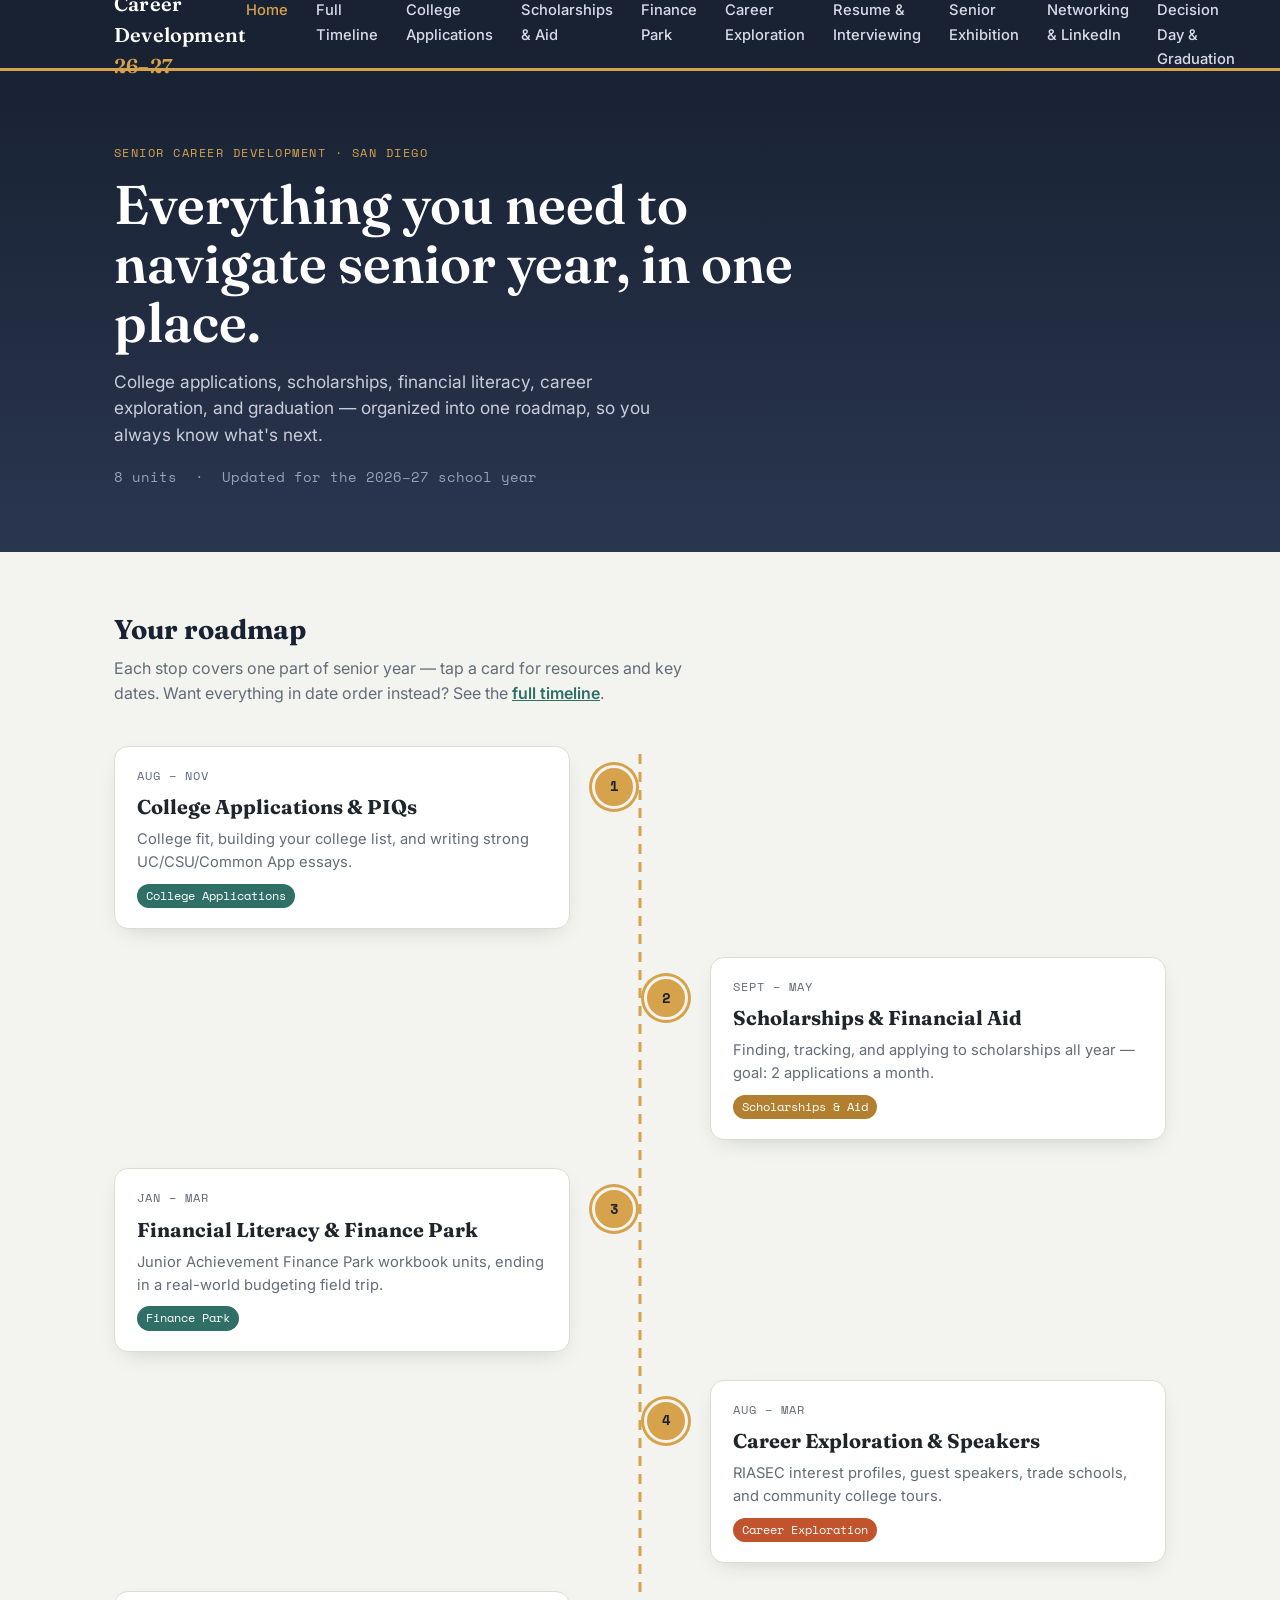
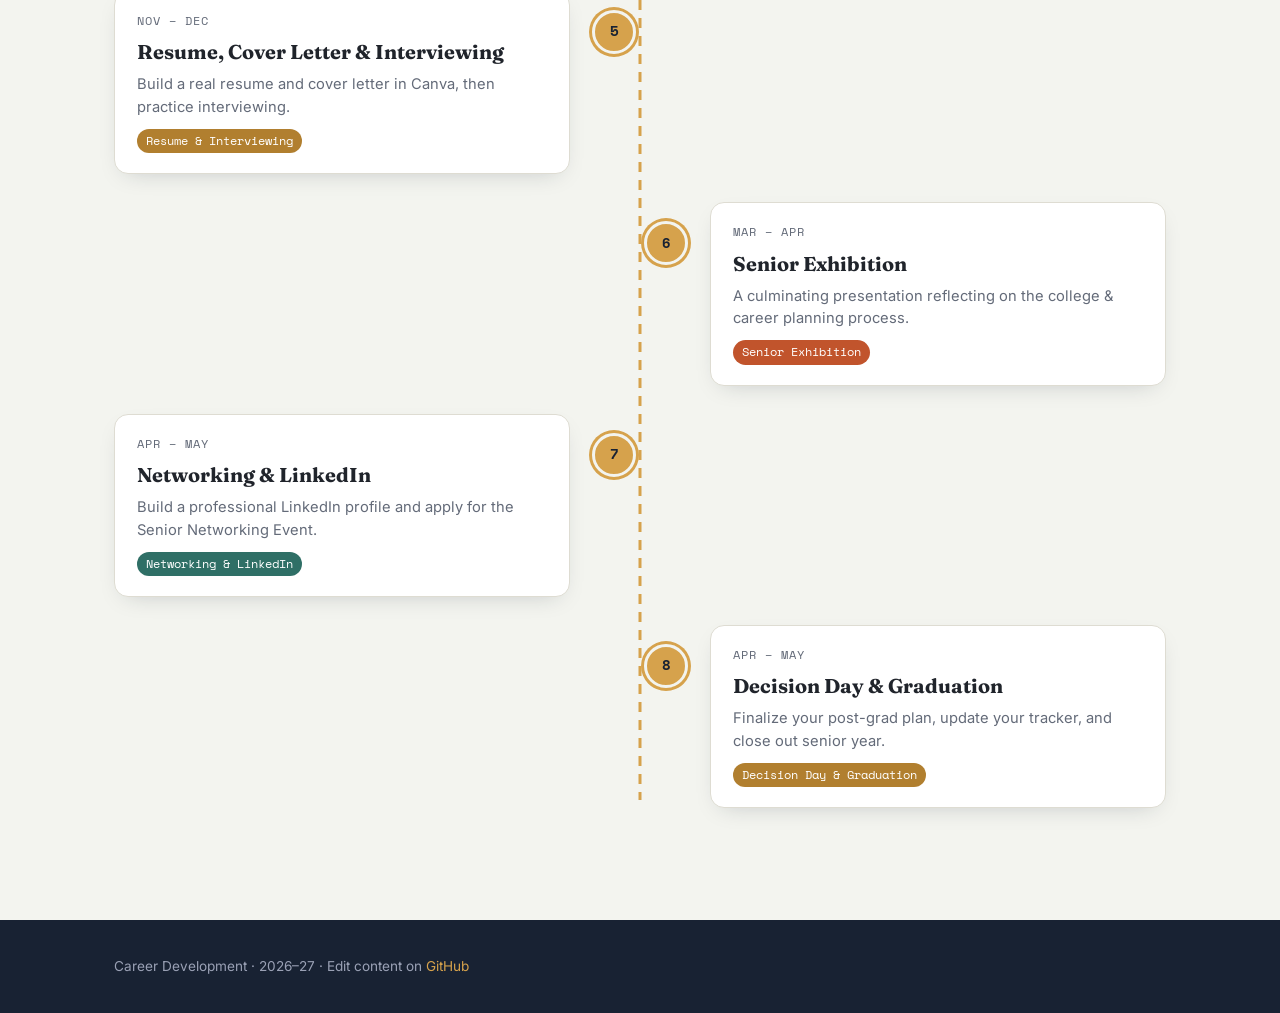
==== index.html @ 95687616 "Add files via upload" ====
<!DOCTYPE html>
<html lang="en">
<head>
<meta charset="UTF-8">
<meta name="viewport" content="width=device-width, initial-scale=1.0">
<title>Career Development — Senior Year Roadmap</title>
<link rel="preconnect" href="https://fonts.googleapis.com">
<link href="https://fonts.googleapis.com/css2?family=Fraunces:wght@500;600&family=Inter:wght@400;500;600&family=Space+Mono:wght@400;700&display=swap" rel="stylesheet">
<link rel="stylesheet" href="styles.css">
</head>
<body>

<nav class="nav" id="site-nav"></nav>

<header class="hero">
  <div class="container">
    <div class="hero-eyebrow">Senior Career Development &middot; San Diego</div>
    <h1>Everything you need to navigate senior year, in one place.</h1>
    <p>College applications, scholarships, financial literacy, career exploration, and graduation — organized into one roadmap, so you always know what's next.</p>
    <div class="hero-meta">8 units &nbsp;·&nbsp; Updated for the 2026–27 school year</div>
  </div>
</header>

<main class="container">
  <section class="roadmap">
    <h2 class="roadmap-title">Your roadmap</h2>
    <p class="roadmap-sub">Each stop covers one part of senior year — tap a card for resources and key dates. Want everything in date order instead? See the <a href="timeline.html" style="color:var(--teal);font-weight:600;">full timeline</a>.</p>
    <div class="roadmap-track" id="roadmap-track"></div>
  </section>
</main>

<footer id="site-footer"></footer>

<script src="content.js"></script>
<script src="app.js"></script>
<script>
  renderChrome('home');
  renderRoadmap();
</script>
</body>
</html>
---- styles.css ----
/* ====================== DESIGN TOKENS ====================== */
:root{
  --ink:#182233;
  --ink-soft:#2A3650;
  --paper:#F3F4EF;
  --paper-raised:#FFFFFF;
  --gold:#D6A24C;
  --gold-dark:#B17F2F;
  --teal:#2F6F66;
  --teal-dark:#214F49;
  --coral:#C1542C;
  --text:#20242B;
  --muted:#646B79;
  --line:#DEDCD2;
  --shadow: 0 8px 24px -12px rgba(24,34,51,0.25);
  --radius: 14px;
  --font-display: 'Fraunces', Georgia, serif;
  --font-body: 'Inter', -apple-system, BlinkMacSystemFont, sans-serif;
  --font-mono: 'Space Mono', monospace;
}

*{box-sizing:border-box;}
html{scroll-behavior:smooth;}
body{
  margin:0;
  background:var(--paper);
  color:var(--text);
  font-family:var(--font-body);
  line-height:1.55;
  -webkit-font-smoothing:antialiased;
}
img{max-width:100%;}
a{color:inherit;}
.container{max-width:1100px;margin:0 auto;padding:0 24px;}

/* ====================== NAV ====================== */
.nav{
  position:sticky;top:0;z-index:50;
  background:var(--ink);
  color:#fff;
  border-bottom:3px solid var(--gold);
}
.nav .container{display:flex;align-items:center;justify-content:space-between;height:68px;}
.nav-brand{font-family:var(--font-display);font-size:1.25rem;font-weight:600;text-decoration:none;color:#fff;letter-spacing:.2px;}
.nav-brand span{color:var(--gold);}
.nav-links{display:flex;gap:28px;list-style:none;margin:0;padding:0;}
.nav-links a{font-size:.92rem;text-decoration:none;color:#D9DCE6;font-weight:500;transition:color .15s;}
.nav-links a:hover, .nav-links a.active{color:var(--gold);}
.nav-toggle{display:none;background:none;border:none;color:#fff;font-size:1.5rem;cursor:pointer;}

@media(max-width:760px){
  .nav-links{position:fixed;top:68px;left:0;right:0;background:var(--ink);flex-direction:column;gap:0;
    max-height:0;overflow:hidden;transition:max-height .25s ease;}
  .nav-links.open{max-height:400px;}
  .nav-links li{border-top:1px solid rgba(255,255,255,.08);}
  .nav-links a{display:block;padding:16px 24px;}
  .nav-toggle{display:block;}
}

/* ====================== HERO ====================== */
.hero{
  background: linear-gradient(180deg, var(--ink) 0%, var(--ink-soft) 100%);
  color:#fff;
  padding:72px 0 64px;
  position:relative;
  overflow:hidden;
}
.hero-eyebrow{
  font-family:var(--font-mono);
  font-size:.78rem;letter-spacing:.12em;text-transform:uppercase;
  color:var(--gold);margin-bottom:14px;
}
.hero h1{
  font-family:var(--font-display);
  font-size:clamp(2.2rem,5vw,3.4rem);
  font-weight:600;
  margin:0 0 16px;
  max-width:760px;
  line-height:1.08;
}
.hero p{
  font-size:1.08rem;color:#C9CDDA;max-width:560px;margin:0 0 8px;
}
.hero-meta{font-family:var(--font-mono);font-size:.85rem;color:#9aa1b5;margin-top:18px;}

/* ====================== ROADMAP (signature element) ====================== */
.roadmap{position:relative;padding:56px 0 24px;}
.roadmap-title{
  font-family:var(--font-display);font-size:1.7rem;margin:0 0 6px;color:var(--ink);
}
.roadmap-sub{color:var(--muted);margin:0 0 40px;max-width:600px;}
.roadmap-track{position:relative;}
.roadmap-track::before{
  content:"";position:absolute;left:24px;top:8px;bottom:8px;width:3px;
  background:repeating-linear-gradient(180deg,var(--gold) 0 10px, transparent 10px 18px);
}
@media(min-width:760px){
  .roadmap-track::before{left:50%;transform:translateX(-1.5px);}
}

.stop{
  position:relative;
  margin-left:56px;
  margin-bottom:28px;
  padding:20px 22px;
  background:var(--paper-raised);
  border-radius:var(--radius);
  box-shadow:var(--shadow);
  border:1px solid var(--line);
  text-decoration:none;
  display:block;
  color:var(--text);
  transition:transform .15s, box-shadow .15s;
}
.stop:hover{transform:translateY(-3px);box-shadow:0 14px 28px -14px rgba(24,34,51,.35);}
.stop::before{
  content:attr(data-num);
  position:absolute;left:-56px;top:18px;
  width:38px;height:38px;border-radius:50%;
  background:var(--gold);color:var(--ink);
  font-family:var(--font-mono);font-weight:700;font-size:.85rem;
  display:flex;align-items:center;justify-content:center;
  border:3px solid var(--paper);
  box-shadow:0 0 0 3px var(--gold);
}
@media(min-width:760px){
  .stop{width:calc(50% - 70px);margin-left:0;}
  .stop::before{left:auto;}
  .roadmap-track .stop:nth-child(odd){margin-right:auto;}
  .roadmap-track .stop:nth-child(odd)::before{right:-67px;left:auto;}
  .roadmap-track .stop:nth-child(even){margin-left:auto;}
  .roadmap-track .stop:nth-child(even)::before{left:-67px;}
}

.stop-season{font-family:var(--font-mono);font-size:.74rem;color:var(--muted);text-transform:uppercase;letter-spacing:.08em;}
.stop h3{font-family:var(--font-display);font-size:1.25rem;margin:6px 0 6px;}
.stop p{margin:0;color:var(--muted);font-size:.92rem;}
.stop .tag{
  display:inline-block;margin-top:10px;font-size:.74rem;font-family:var(--font-mono);
  padding:3px 9px;border-radius:20px;color:#fff;
}

/* accent tag colors */
.tag-teal,.accent-teal{background:var(--teal);}
.tag-gold,.accent-gold{background:var(--gold-dark);}
.tag-coral,.accent-coral{background:var(--coral);}
.border-teal{border-left:5px solid var(--teal);}
.border-gold{border-left:5px solid var(--gold-dark);}
.border-coral{border-left:5px solid var(--coral);}

/* ====================== UNIT PAGE ====================== */
.unit-header{padding:54px 0 40px;color:#fff;}
.unit-header.bg-teal{background:linear-gradient(135deg,var(--teal-dark),var(--teal));}
.unit-header.bg-gold{background:linear-gradient(135deg,#8C6422,var(--gold-dark));}
.unit-header.bg-coral{background:linear-gradient(135deg,#7E3318,var(--coral));}
.unit-header .eyebrow{font-family:var(--font-mono);font-size:.8rem;opacity:.85;text-transform:uppercase;letter-spacing:.1em;}
.unit-header h1{font-family:var(--font-display);font-size:clamp(1.9rem,4vw,2.7rem);margin:10px 0 10px;}
.unit-header p{max-width:620px;opacity:.92;margin:0;}
.back-link{display:inline-block;margin-bottom:18px;font-size:.85rem;text-decoration:none;color:inherit;opacity:.85;}
.back-link:hover{opacity:1;}

.section{padding:48px 0;}
.section h2{font-family:var(--font-display);font-size:1.5rem;margin:0 0 22px;}

.resource-grid{display:grid;grid-template-columns:repeat(auto-fill,minmax(260px,1fr));gap:16px;}
.resource-card{
  background:var(--paper-raised);border:1px solid var(--line);border-radius:var(--radius);
  padding:18px 20px;text-decoration:none;color:var(--text);display:block;
  transition:transform .15s,box-shadow .15s;
}
.resource-card:hover{transform:translateY(-2px);box-shadow:var(--shadow);}
.resource-card h4{margin:0 0 6px;font-size:1rem;}
.resource-card span{font-size:.85rem;color:var(--muted);}
.resource-card .arrow{float:right;color:var(--gold-dark);}

.milestone-list{list-style:none;margin:0;padding:0;border-top:1px solid var(--line);}
.milestone-list li{
  display:flex;gap:18px;align-items:baseline;padding:14px 0;border-bottom:1px solid var(--line);
}
.milestone-date{font-family:var(--font-mono);font-size:.82rem;color:var(--muted);min-width:96px;}
.milestone-label{font-size:.97rem;}

/* ====================== TIMELINE PAGE ====================== */
.timeline-controls{display:flex;gap:10px;margin-bottom:30px;flex-wrap:wrap;}
.chip{
  font-family:var(--font-mono);font-size:.78rem;padding:7px 14px;border-radius:20px;
  border:1px solid var(--line);background:var(--paper-raised);cursor:pointer;color:var(--text);
}
.chip.active{background:var(--ink);color:#fff;border-color:var(--ink);}

.tl-month{margin:34px 0 14px;font-family:var(--font-display);font-size:1.3rem;color:var(--ink);
  border-bottom:2px solid var(--gold);padding-bottom:8px;}
.tl-item{display:flex;gap:16px;padding:12px 0;border-bottom:1px dashed var(--line);align-items:baseline;}
.tl-date{font-family:var(--font-mono);font-size:.8rem;color:var(--muted);min-width:64px;}
.tl-dot{width:9px;height:9px;border-radius:50%;flex:none;margin-top:5px;}
.tl-text{flex:1;}
.tl-unit{font-size:.78rem;color:var(--muted);}

/* ====================== FOOTER ====================== */
footer{background:var(--ink);color:#9aa1b5;padding:36px 0;margin-top:60px;font-size:.85rem;}
footer a{color:var(--gold);text-decoration:none;}

/* ====================== MISC ====================== */
.btn{
  display:inline-block;background:var(--gold);color:var(--ink);font-weight:600;
  padding:11px 22px;border-radius:30px;text-decoration:none;font-size:.92rem;
  transition:transform .15s;
}
.btn:hover{transform:translateY(-2px);}

@media (prefers-reduced-motion: reduce){
  *{transition:none !important; scroll-behavior:auto !important;}
}
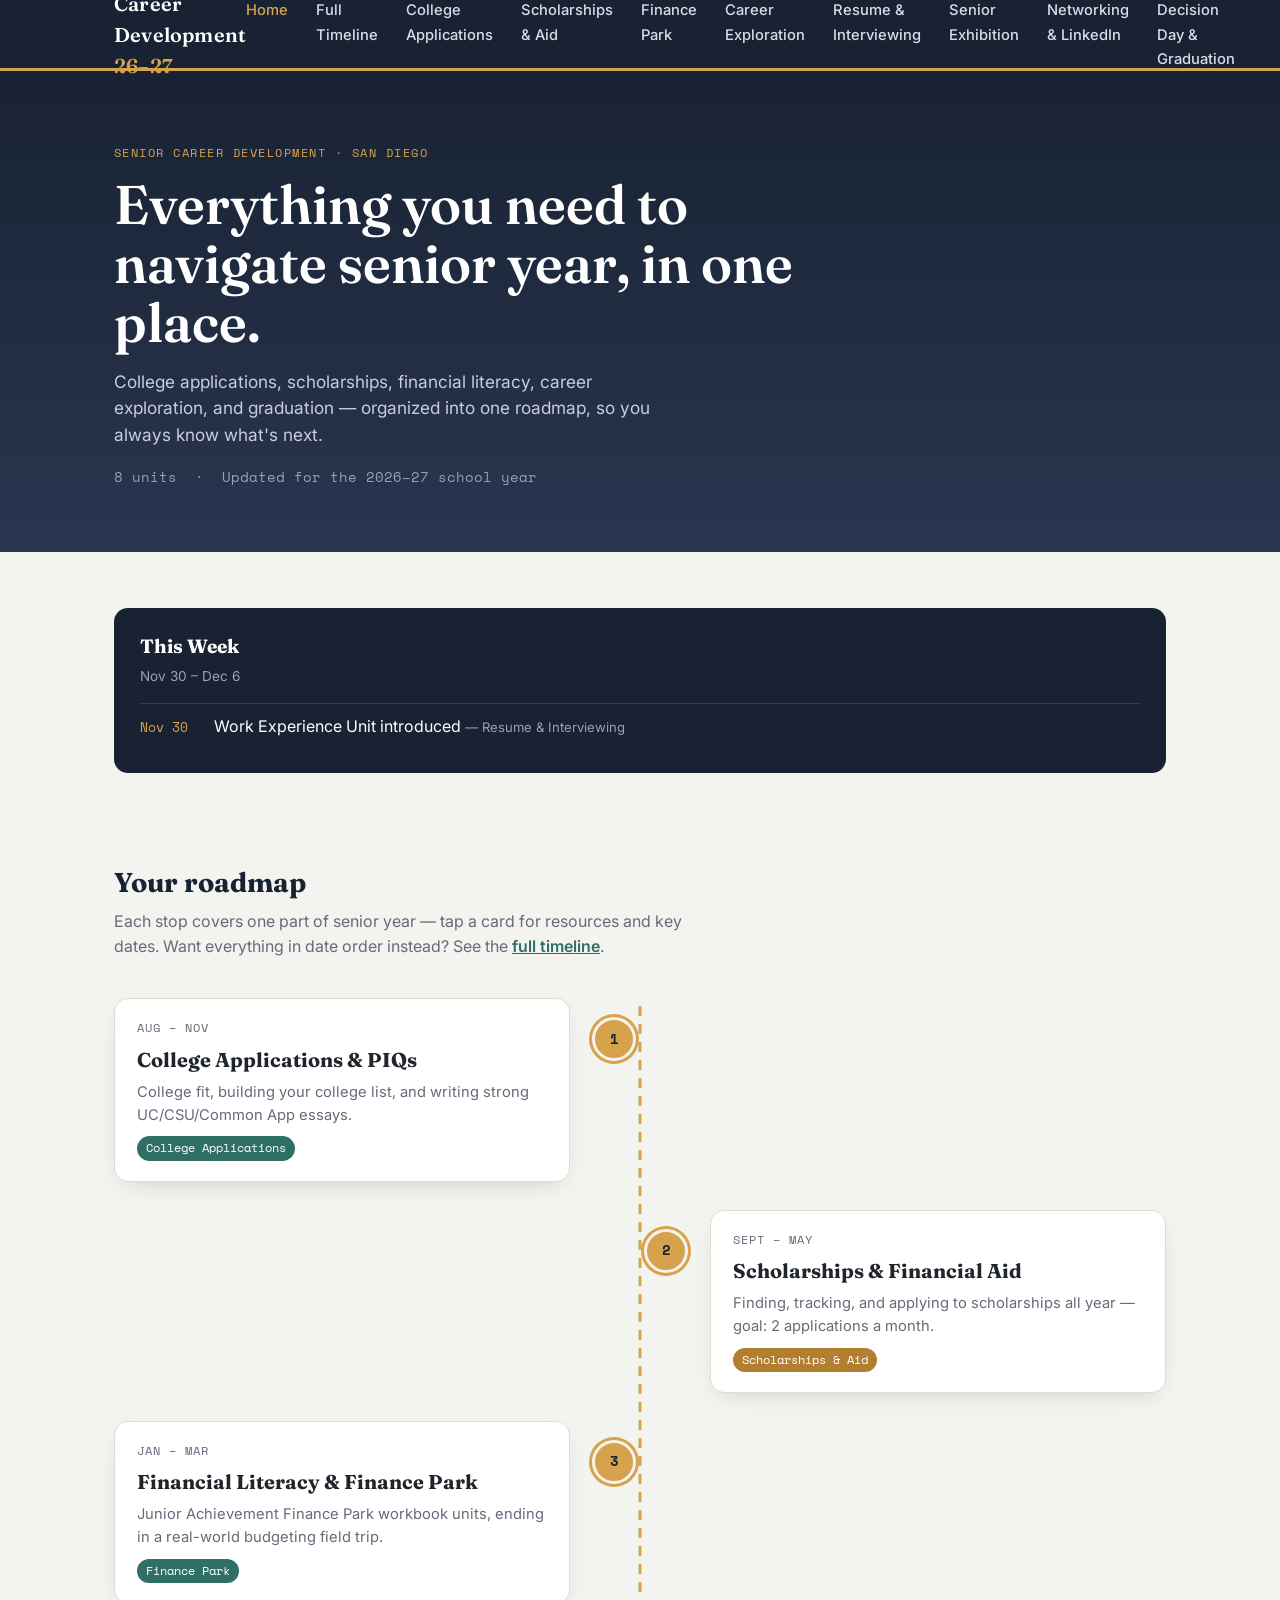
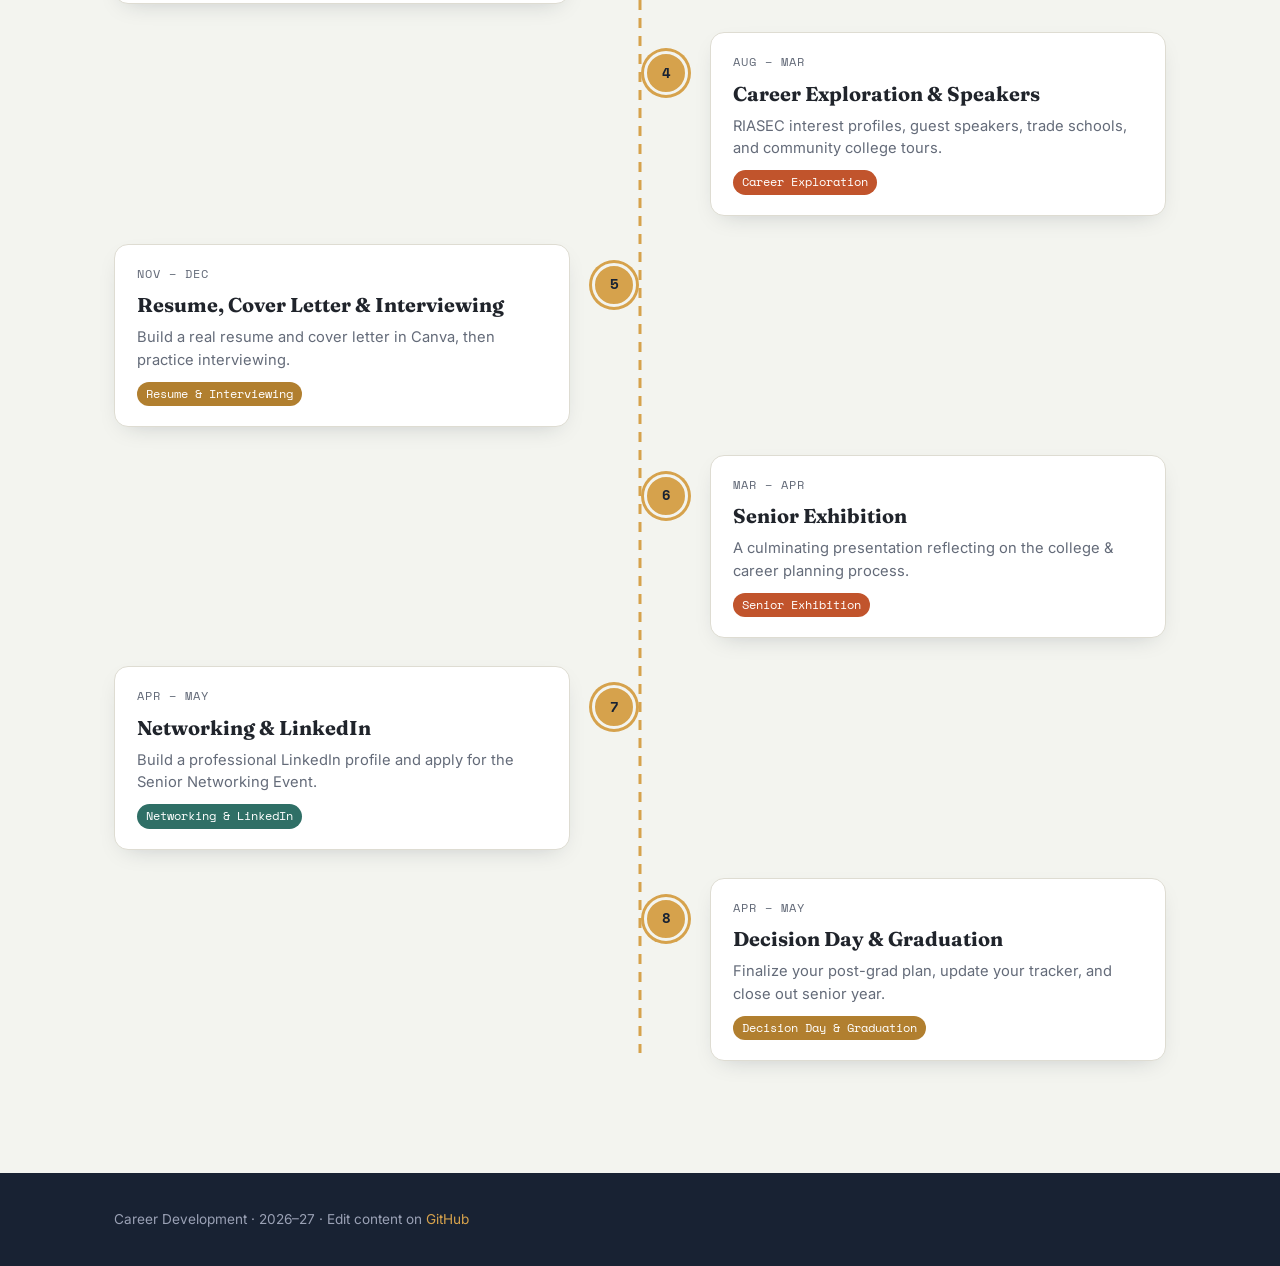
==== commit 6026a65d: "Add files via upload" ====
--- a/index.html
+++ b/index.html
@@ -23,6 +23,9 @@
 
 <main class="container">
   <section class="roadmap">
+    <div class="this-week" id="this-week"></div>
+  </section>
+  <section class="roadmap">
     <h2 class="roadmap-title">Your roadmap</h2>
     <p class="roadmap-sub">Each stop covers one part of senior year — tap a card for resources and key dates. Want everything in date order instead? See the <a href="timeline.html" style="color:var(--teal);font-weight:600;">full timeline</a>.</p>
     <div class="roadmap-track" id="roadmap-track"></div>
@@ -33,9 +36,11 @@
 
 <script src="content.js"></script>
 <script src="app.js"></script>
+<script src="devmode.js"></script>
 <script>
   renderChrome('home');
   renderRoadmap();
+  renderThisWeek();
 </script>
 </body>
 </html>
--- a/styles.css
+++ b/styles.css
@@ -211,3 +211,55 @@
 @media (prefers-reduced-motion: reduce){
   *{transition:none !important; scroll-behavior:auto !important;}
 }
+
+/* ====================== THIS WEEK WIDGET ====================== */
+.this-week{
+  background:var(--ink);color:#fff;border-radius:var(--radius);
+  padding:24px 26px;margin:0 0 8px;
+}
+.this-week h2{font-family:var(--font-display);font-size:1.2rem;margin:0 0 4px;color:#fff;}
+.this-week .tw-sub{color:#9aa1b5;font-size:.85rem;margin-bottom:16px;}
+.tw-item{display:flex;gap:14px;align-items:baseline;padding:10px 0;border-top:1px solid rgba(255,255,255,.12);}
+.tw-item:first-of-type{border-top:none;}
+.tw-date{font-family:var(--font-mono);font-size:.8rem;color:var(--gold);min-width:60px;}
+.tw-empty{color:#9aa1b5;font-size:.92rem;}
+
+/* ====================== DEV PANEL ====================== */
+#dev-overlay{position:fixed;inset:0;background:rgba(10,14,22,.55);z-index:200;}
+#dev-sheet{
+  position:fixed;top:0;right:0;bottom:0;width:min(440px,100vw);
+  background:var(--paper);z-index:201;box-shadow:-12px 0 30px rgba(0,0,0,.3);
+  display:flex;flex-direction:column;font-family:var(--font-body);
+}
+#dev-head{
+  background:var(--ink);color:#fff;padding:16px 20px;display:flex;align-items:center;gap:12px;
+  font-family:var(--font-mono);
+}
+#dev-head strong{font-family:var(--font-display);}
+#dev-status{font-size:.78rem;flex:1;}
+#dev-close{background:none;border:none;color:#fff;font-size:1.4rem;cursor:pointer;line-height:1;}
+#dev-body{padding:20px;overflow-y:auto;flex:1;}
+#dev-body p{font-size:.88rem;color:var(--muted);}
+#dev-body label{display:block;font-size:.78rem;font-weight:600;color:var(--ink);margin:14px 0 4px;}
+#dev-body input, #dev-body textarea, #dev-body select{
+  width:100%;padding:8px 10px;border:1px solid var(--line);border-radius:8px;font-size:.88rem;
+  font-family:var(--font-body);background:#fff;
+}
+#dev-body textarea{min-height:60px;resize:vertical;}
+#dev-toolbar{display:flex;gap:8px;align-items:center;margin-bottom:6px;}
+#dev-toolbar select{flex:1;}
+#dev-token-input{margin:10px 0;}
+.dev-hint{font-size:.74rem;color:var(--muted);}
+.dev-btn{
+  padding:8px 14px;border-radius:8px;border:1px solid var(--line);background:#fff;
+  cursor:pointer;font-size:.82rem;
+}
+.dev-btn-primary{background:var(--gold);border-color:var(--gold-dark);color:var(--ink);font-weight:700;}
+.dev-row{display:flex;gap:6px;margin-bottom:6px;align-items:center;}
+.dev-row input{flex:1;}
+.dev-row-del{
+  background:none;border:none;color:var(--coral);font-size:1.1rem;cursor:pointer;padding:0 6px;
+}
+#dev-actions{margin-top:24px;padding-top:16px;border-top:1px solid var(--line);}
+#dev-actions .dev-hint{display:block;margin-top:8px;}
+h4{font-family:var(--font-display);font-size:1rem;margin:18px 0 8px;}
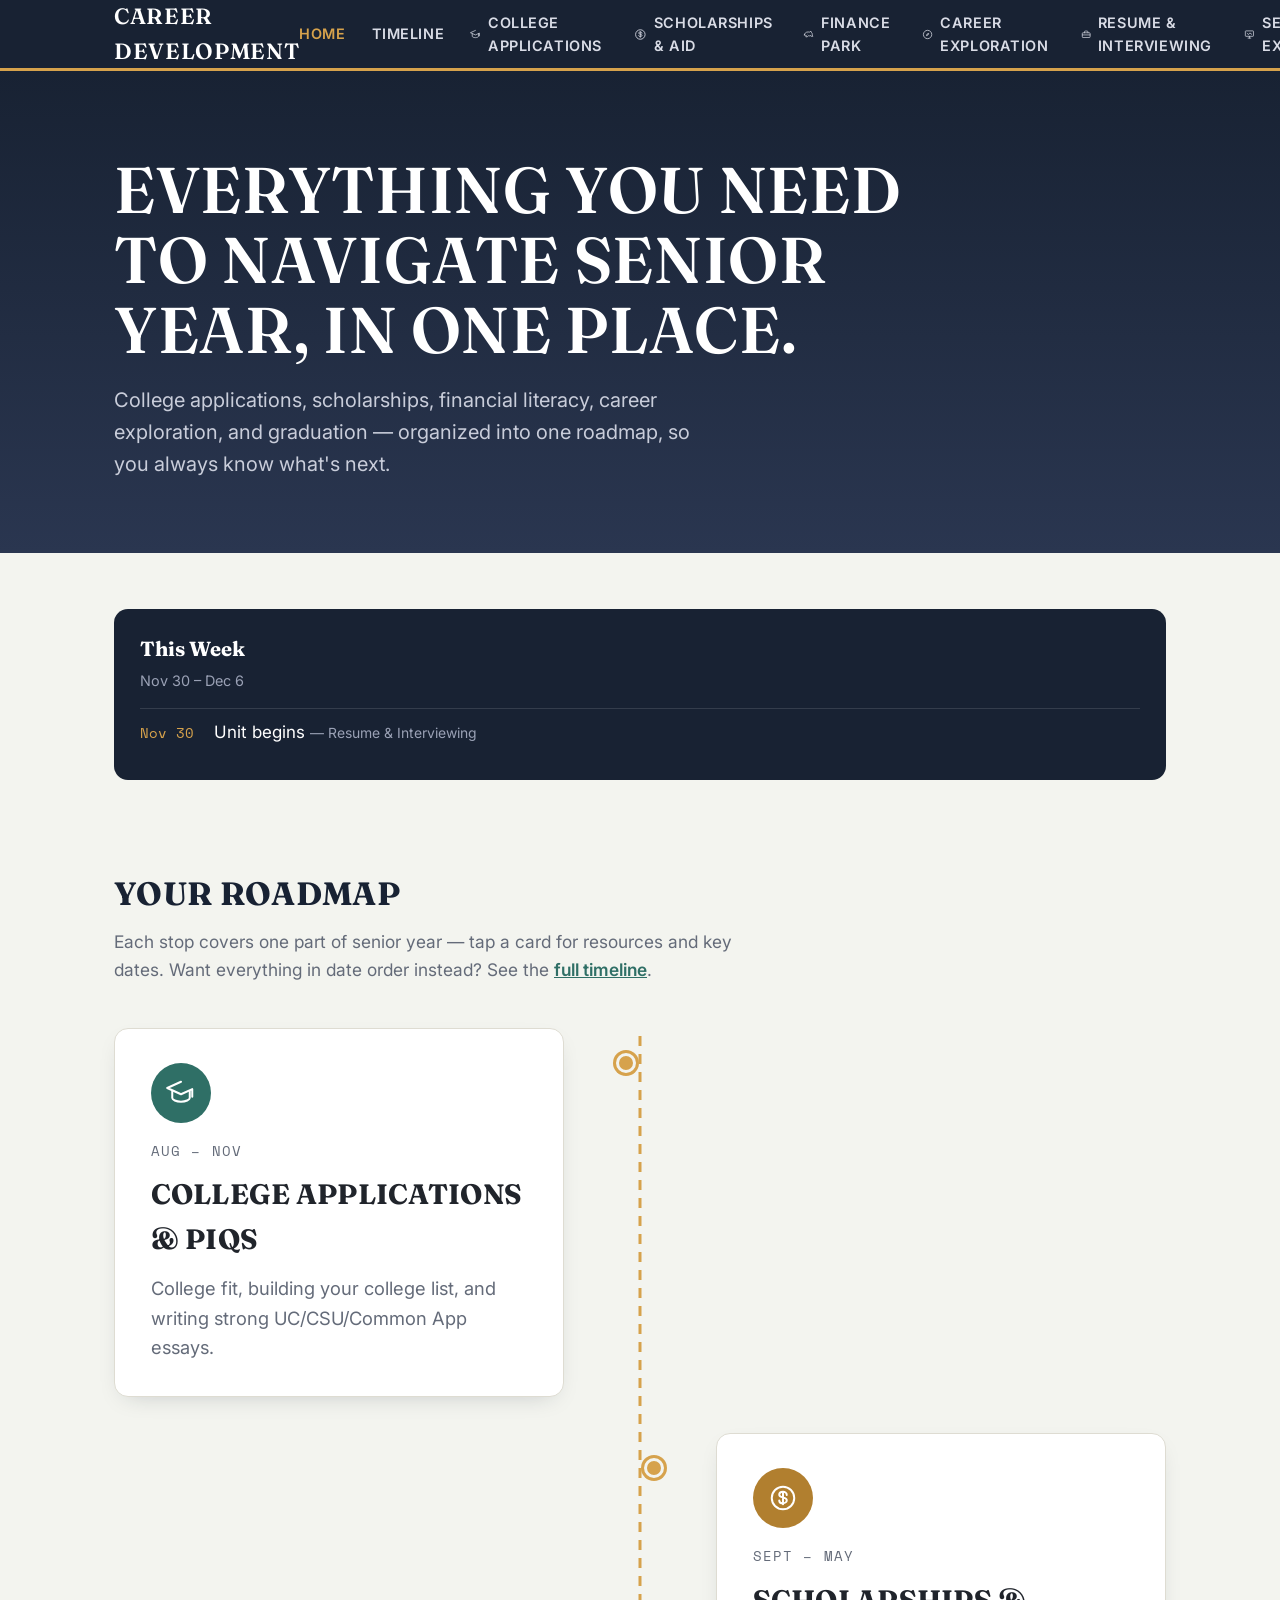
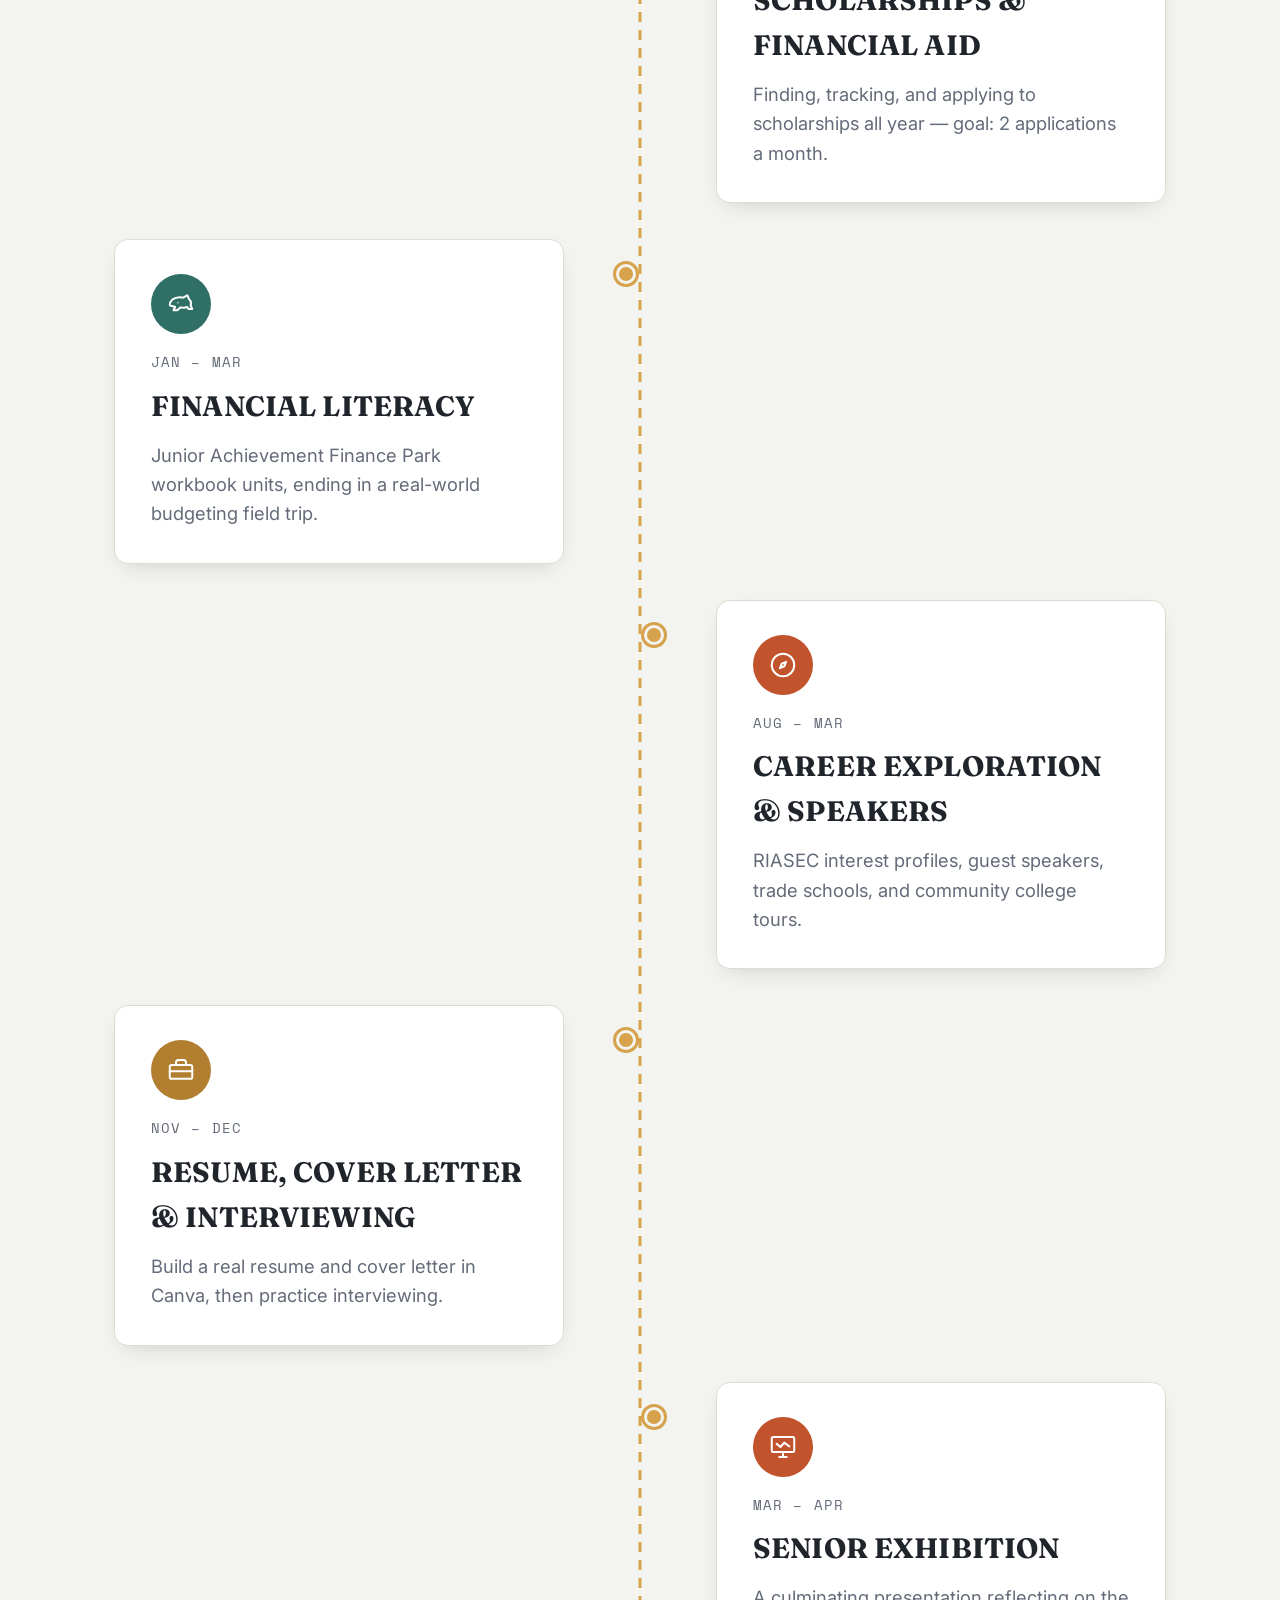
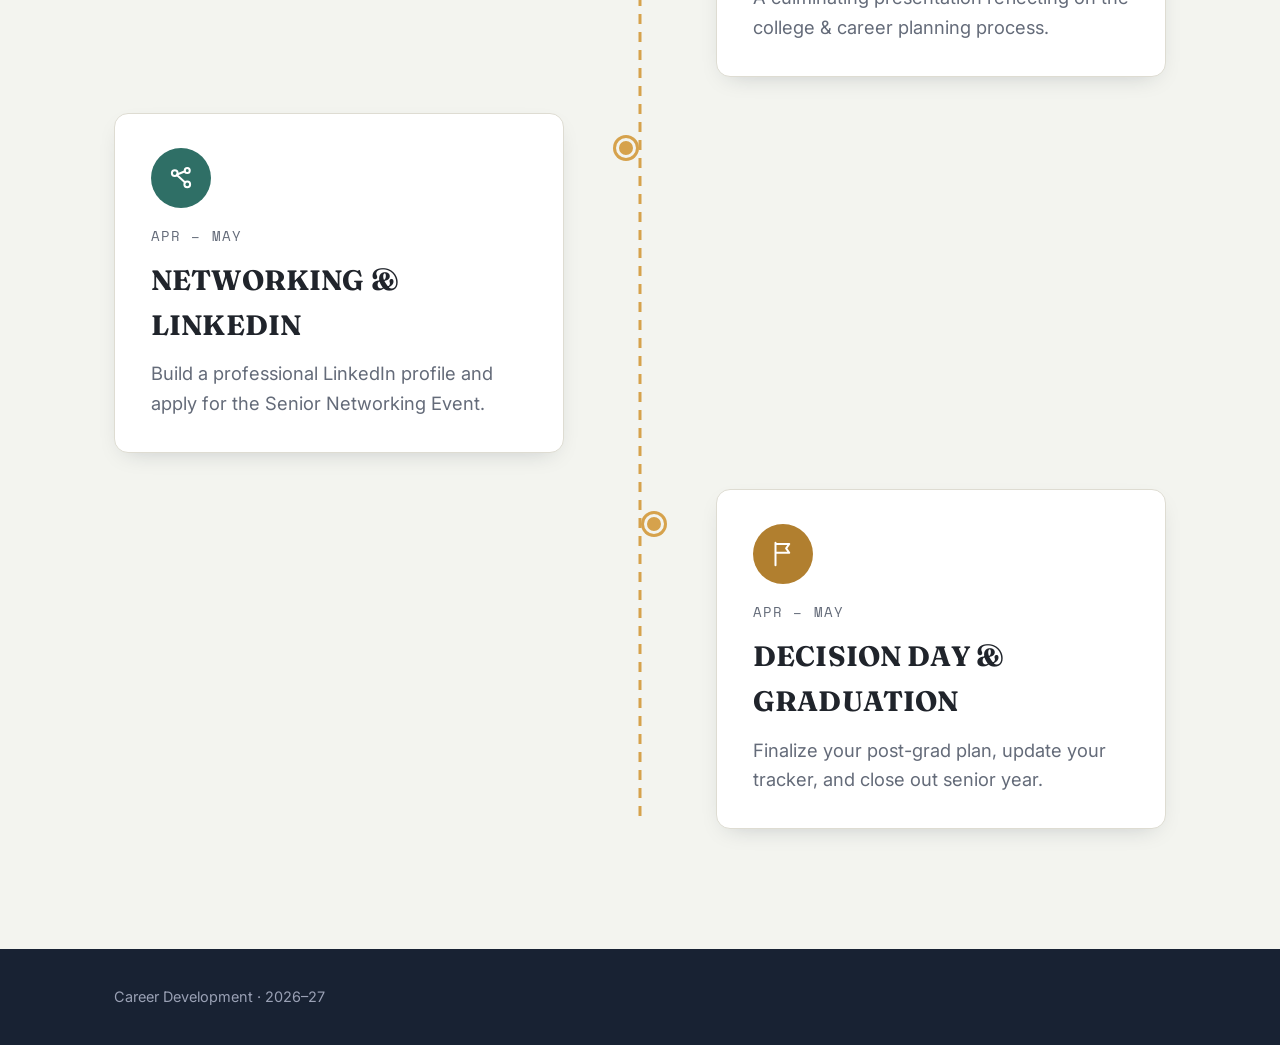
==== commit 2c48ad89: "Add files via upload" ====
--- a/index.html
+++ b/index.html
@@ -14,10 +14,8 @@
 
 <header class="hero">
   <div class="container">
-    <div class="hero-eyebrow">Senior Career Development &middot; San Diego</div>
     <h1>Everything you need to navigate senior year, in one place.</h1>
     <p>College applications, scholarships, financial literacy, career exploration, and graduation — organized into one roadmap, so you always know what's next.</p>
-    <div class="hero-meta">8 units &nbsp;·&nbsp; Updated for the 2026–27 school year</div>
   </div>
 </header>
 
--- a/styles.css
+++ b/styles.css
@@ -20,13 +20,13 @@
 }
 
 *{box-sizing:border-box;}
-html{scroll-behavior:smooth;}
+html{scroll-behavior:smooth;font-size:17px;}
 body{
   margin:0;
   background:var(--paper);
   color:var(--text);
   font-family:var(--font-body);
-  line-height:1.55;
+  line-height:1.6;
   -webkit-font-smoothing:antialiased;
 }
 img{max-width:100%;}
@@ -41,11 +41,12 @@
   border-bottom:3px solid var(--gold);
 }
 .nav .container{display:flex;align-items:center;justify-content:space-between;height:68px;}
-.nav-brand{font-family:var(--font-display);font-size:1.25rem;font-weight:600;text-decoration:none;color:#fff;letter-spacing:.2px;}
-.nav-brand span{color:var(--gold);}
-.nav-links{display:flex;gap:28px;list-style:none;margin:0;padding:0;}
-.nav-links a{font-size:.92rem;text-decoration:none;color:#D9DCE6;font-weight:500;transition:color .15s;}
+.nav-brand{font-family:var(--font-display);font-size:1.3rem;font-weight:600;text-decoration:none;color:#fff;letter-spacing:.03em;text-transform:uppercase;}
+.nav-links{display:flex;gap:26px;list-style:none;margin:0;padding:0;align-items:center;}
+.nav-links a{display:flex;align-items:center;gap:7px;font-size:.85rem;text-decoration:none;color:#D9DCE6;font-weight:600;text-transform:uppercase;letter-spacing:.04em;transition:color .15s;}
 .nav-links a:hover, .nav-links a.active{color:var(--gold);}
+.nav-icon{width:17px;height:17px;display:inline-flex;}
+.nav-icon svg{width:100%;height:100%;}
 .nav-toggle{display:none;background:none;border:none;color:#fff;font-size:1.5rem;cursor:pointer;}
 
 @media(max-width:760px){
@@ -61,34 +62,31 @@
 .hero{
   background: linear-gradient(180deg, var(--ink) 0%, var(--ink-soft) 100%);
   color:#fff;
-  padding:72px 0 64px;
+  padding:84px 0 72px;
   position:relative;
   overflow:hidden;
 }
-.hero-eyebrow{
-  font-family:var(--font-mono);
-  font-size:.78rem;letter-spacing:.12em;text-transform:uppercase;
-  color:var(--gold);margin-bottom:14px;
-}
 .hero h1{
   font-family:var(--font-display);
-  font-size:clamp(2.2rem,5vw,3.4rem);
+  font-size:clamp(2.4rem,5.5vw,3.8rem);
   font-weight:600;
-  margin:0 0 16px;
-  max-width:760px;
+  margin:0 0 20px;
+  max-width:820px;
   line-height:1.08;
+  text-transform:uppercase;
+  letter-spacing:.01em;
 }
 .hero p{
-  font-size:1.08rem;color:#C9CDDA;max-width:560px;margin:0 0 8px;
-}
-.hero-meta{font-family:var(--font-mono);font-size:.85rem;color:#9aa1b5;margin-top:18px;}
+  font-size:1.18rem;color:#C9CDDA;max-width:600px;margin:0;
+}
 
 /* ====================== ROADMAP (signature element) ====================== */
 .roadmap{position:relative;padding:56px 0 24px;}
 .roadmap-title{
-  font-family:var(--font-display);font-size:1.7rem;margin:0 0 6px;color:var(--ink);
-}
-.roadmap-sub{color:var(--muted);margin:0 0 40px;max-width:600px;}
+  font-family:var(--font-display);font-size:1.9rem;margin:0 0 8px;color:var(--ink);
+  text-transform:uppercase;letter-spacing:.01em;
+}
+.roadmap-sub{color:var(--muted);margin:0 0 44px;max-width:620px;font-size:1.02rem;}
 .roadmap-track{position:relative;}
 .roadmap-track::before{
   content:"";position:absolute;left:24px;top:8px;bottom:8px;width:3px;
@@ -100,9 +98,9 @@
 
 .stop{
   position:relative;
-  margin-left:56px;
-  margin-bottom:28px;
-  padding:20px 22px;
+  margin-left:64px;
+  margin-bottom:36px;
+  padding:34px 36px;
   background:var(--paper-raised);
   border-radius:var(--radius);
   box-shadow:var(--shadow);
@@ -114,31 +112,31 @@
 }
 .stop:hover{transform:translateY(-3px);box-shadow:0 14px 28px -14px rgba(24,34,51,.35);}
 .stop::before{
-  content:attr(data-num);
-  position:absolute;left:-56px;top:18px;
-  width:38px;height:38px;border-radius:50%;
-  background:var(--gold);color:var(--ink);
-  font-family:var(--font-mono);font-weight:700;font-size:.85rem;
-  display:flex;align-items:center;justify-content:center;
+  content:"";
+  position:absolute;left:-64px;top:24px;
+  width:14px;height:14px;border-radius:50%;
+  background:var(--gold);
   border:3px solid var(--paper);
   box-shadow:0 0 0 3px var(--gold);
 }
 @media(min-width:760px){
-  .stop{width:calc(50% - 70px);margin-left:0;}
+  .stop{width:calc(50% - 76px);margin-left:0;}
   .stop::before{left:auto;}
   .roadmap-track .stop:nth-child(odd){margin-right:auto;}
-  .roadmap-track .stop:nth-child(odd)::before{right:-67px;left:auto;}
+  .roadmap-track .stop:nth-child(odd)::before{right:-73px;left:auto;}
   .roadmap-track .stop:nth-child(even){margin-left:auto;}
-  .roadmap-track .stop:nth-child(even)::before{left:-67px;}
-}
-
-.stop-season{font-family:var(--font-mono);font-size:.74rem;color:var(--muted);text-transform:uppercase;letter-spacing:.08em;}
-.stop h3{font-family:var(--font-display);font-size:1.25rem;margin:6px 0 6px;}
-.stop p{margin:0;color:var(--muted);font-size:.92rem;}
-.stop .tag{
-  display:inline-block;margin-top:10px;font-size:.74rem;font-family:var(--font-mono);
-  padding:3px 9px;border-radius:20px;color:#fff;
-}
+  .roadmap-track .stop:nth-child(even)::before{left:-73px;}
+}
+
+.stop-icon{
+  display:flex;align-items:center;justify-content:center;
+  width:60px;height:60px;border-radius:50%;
+  background:var(--paper);color:#fff;margin-bottom:18px;
+}
+.stop-icon svg{width:30px;height:30px;}
+.stop-season{font-family:var(--font-mono);font-size:.8rem;color:var(--muted);text-transform:uppercase;letter-spacing:.08em;}
+.stop h3{font-family:var(--font-display);font-size:1.65rem;margin:10px 0 12px;text-transform:uppercase;letter-spacing:.005em;}
+.stop p{margin:0;color:var(--muted);font-size:1.08rem;}
 
 /* accent tag colors */
 .tag-teal,.accent-teal{background:var(--teal);}
@@ -149,36 +147,41 @@
 .border-coral{border-left:5px solid var(--coral);}
 
 /* ====================== UNIT PAGE ====================== */
-.unit-header{padding:54px 0 40px;color:#fff;}
+.unit-header{padding:60px 0 48px;color:#fff;position:relative;}
 .unit-header.bg-teal{background:linear-gradient(135deg,var(--teal-dark),var(--teal));}
 .unit-header.bg-gold{background:linear-gradient(135deg,#8C6422,var(--gold-dark));}
 .unit-header.bg-coral{background:linear-gradient(135deg,#7E3318,var(--coral));}
-.unit-header .eyebrow{font-family:var(--font-mono);font-size:.8rem;opacity:.85;text-transform:uppercase;letter-spacing:.1em;}
-.unit-header h1{font-family:var(--font-display);font-size:clamp(1.9rem,4vw,2.7rem);margin:10px 0 10px;}
-.unit-header p{max-width:620px;opacity:.92;margin:0;}
+.unit-header .eyebrow{font-family:var(--font-mono);font-size:.85rem;opacity:.85;text-transform:uppercase;letter-spacing:.1em;margin-top:18px;}
+.unit-header h1{font-family:var(--font-display);font-size:clamp(2.1rem,4.5vw,3rem);margin:10px 0 14px;text-transform:uppercase;letter-spacing:.01em;}
+.unit-header p{max-width:640px;opacity:.94;margin:0;font-size:1.08rem;}
+.unit-icon{
+  display:inline-flex;align-items:center;justify-content:center;
+  width:60px;height:60px;border-radius:50%;background:rgba(255,255,255,.16);
+}
+.unit-icon svg{width:30px;height:30px;}
 .back-link{display:inline-block;margin-bottom:18px;font-size:.85rem;text-decoration:none;color:inherit;opacity:.85;}
 .back-link:hover{opacity:1;}
 
 .section{padding:48px 0;}
-.section h2{font-family:var(--font-display);font-size:1.5rem;margin:0 0 22px;}
-
-.resource-grid{display:grid;grid-template-columns:repeat(auto-fill,minmax(260px,1fr));gap:16px;}
+.section h2{font-family:var(--font-display);font-size:1.6rem;margin:0 0 24px;text-transform:uppercase;letter-spacing:.01em;}
+
+.resource-grid{display:grid;grid-template-columns:repeat(auto-fill,minmax(290px,1fr));gap:18px;}
 .resource-card{
   background:var(--paper-raised);border:1px solid var(--line);border-radius:var(--radius);
-  padding:18px 20px;text-decoration:none;color:var(--text);display:block;
+  padding:24px 26px;text-decoration:none;color:var(--text);display:block;
   transition:transform .15s,box-shadow .15s;
 }
 .resource-card:hover{transform:translateY(-2px);box-shadow:var(--shadow);}
-.resource-card h4{margin:0 0 6px;font-size:1rem;}
-.resource-card span{font-size:.85rem;color:var(--muted);}
-.resource-card .arrow{float:right;color:var(--gold-dark);}
+.resource-card h4{margin:0 0 8px;font-size:1.15rem;text-transform:uppercase;letter-spacing:.01em;font-family:var(--font-display);font-weight:600;}
+.resource-card span{font-size:.95rem;color:var(--muted);}
+.resource-card .arrow{float:right;color:var(--gold-dark);font-size:1.1rem;}
 
 .milestone-list{list-style:none;margin:0;padding:0;border-top:1px solid var(--line);}
 .milestone-list li{
-  display:flex;gap:18px;align-items:baseline;padding:14px 0;border-bottom:1px solid var(--line);
-}
-.milestone-date{font-family:var(--font-mono);font-size:.82rem;color:var(--muted);min-width:96px;}
-.milestone-label{font-size:.97rem;}
+  display:flex;gap:18px;align-items:baseline;padding:18px 0;border-bottom:1px solid var(--line);
+}
+.milestone-date{font-family:var(--font-mono);font-size:.9rem;color:var(--muted);min-width:100px;}
+.milestone-label{font-size:1.1rem;}
 
 /* ====================== TIMELINE PAGE ====================== */
 .timeline-controls{display:flex;gap:10px;margin-bottom:30px;flex-wrap:wrap;}
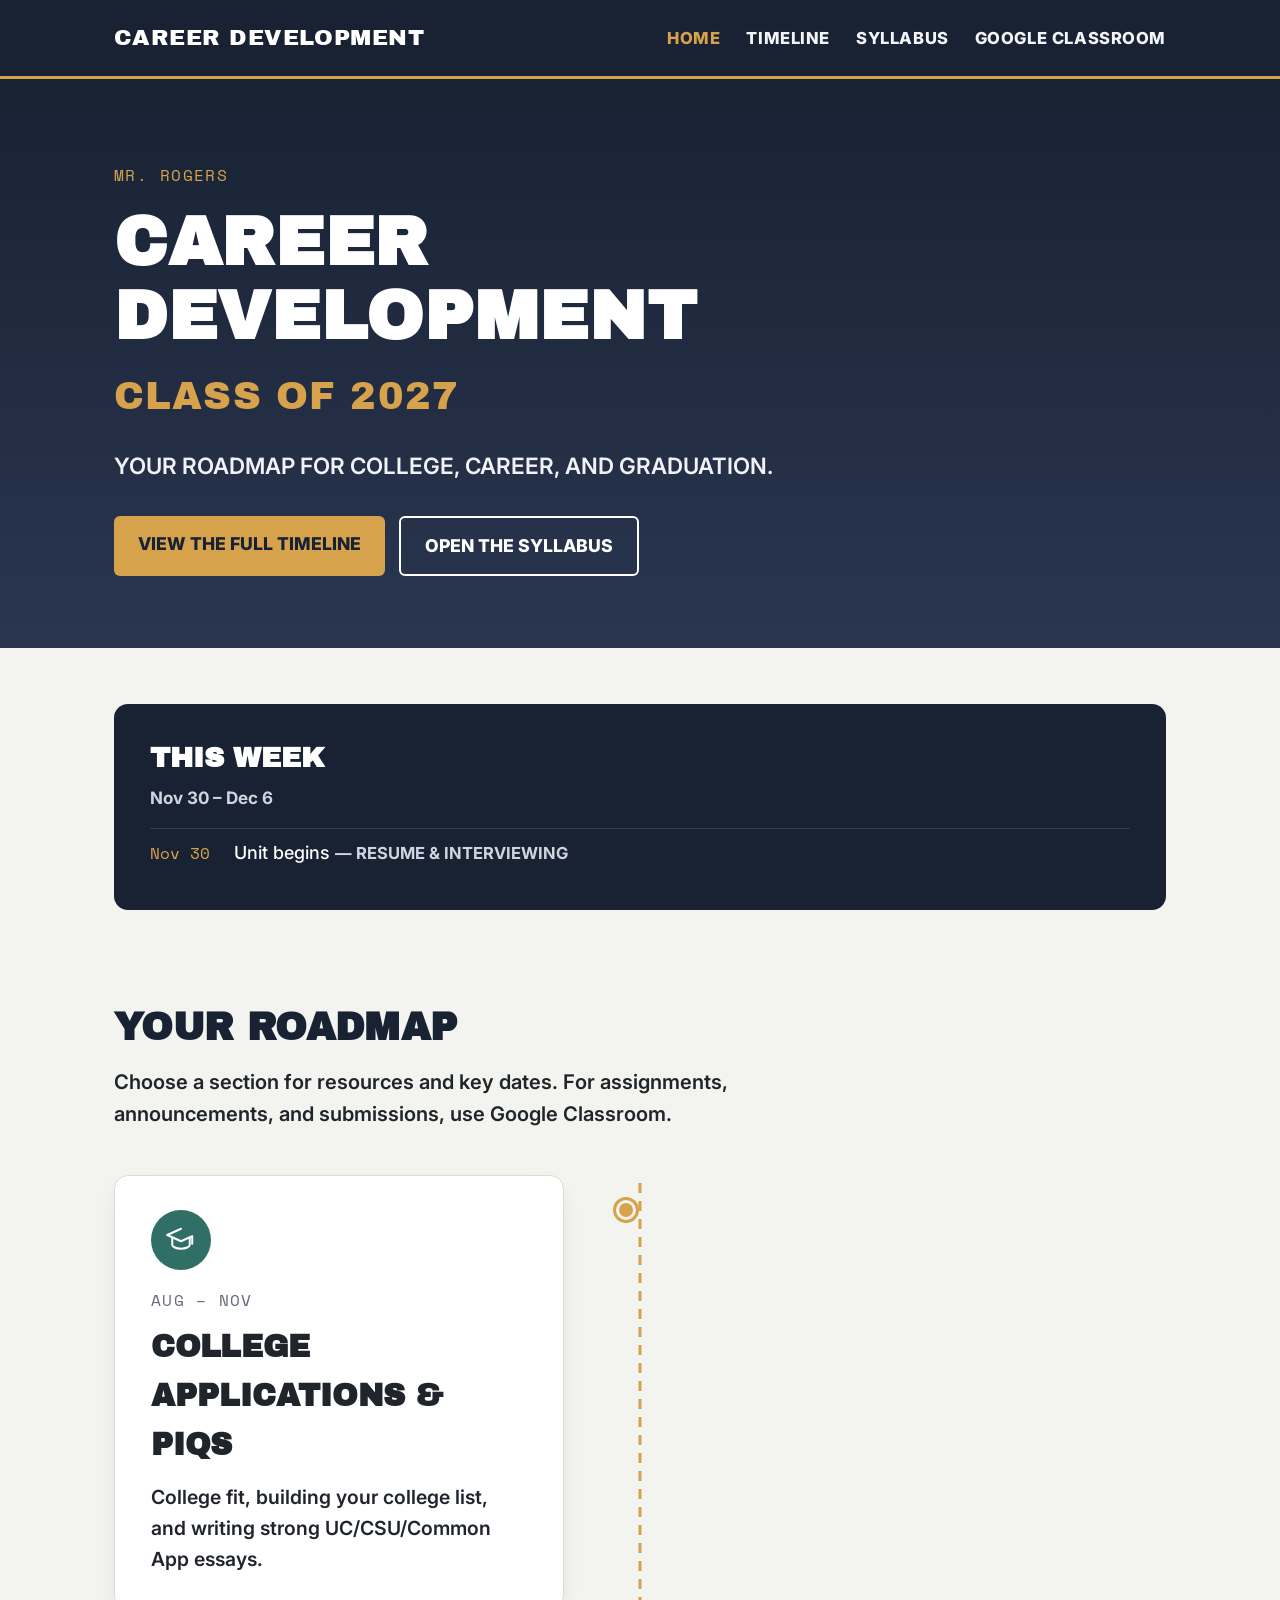
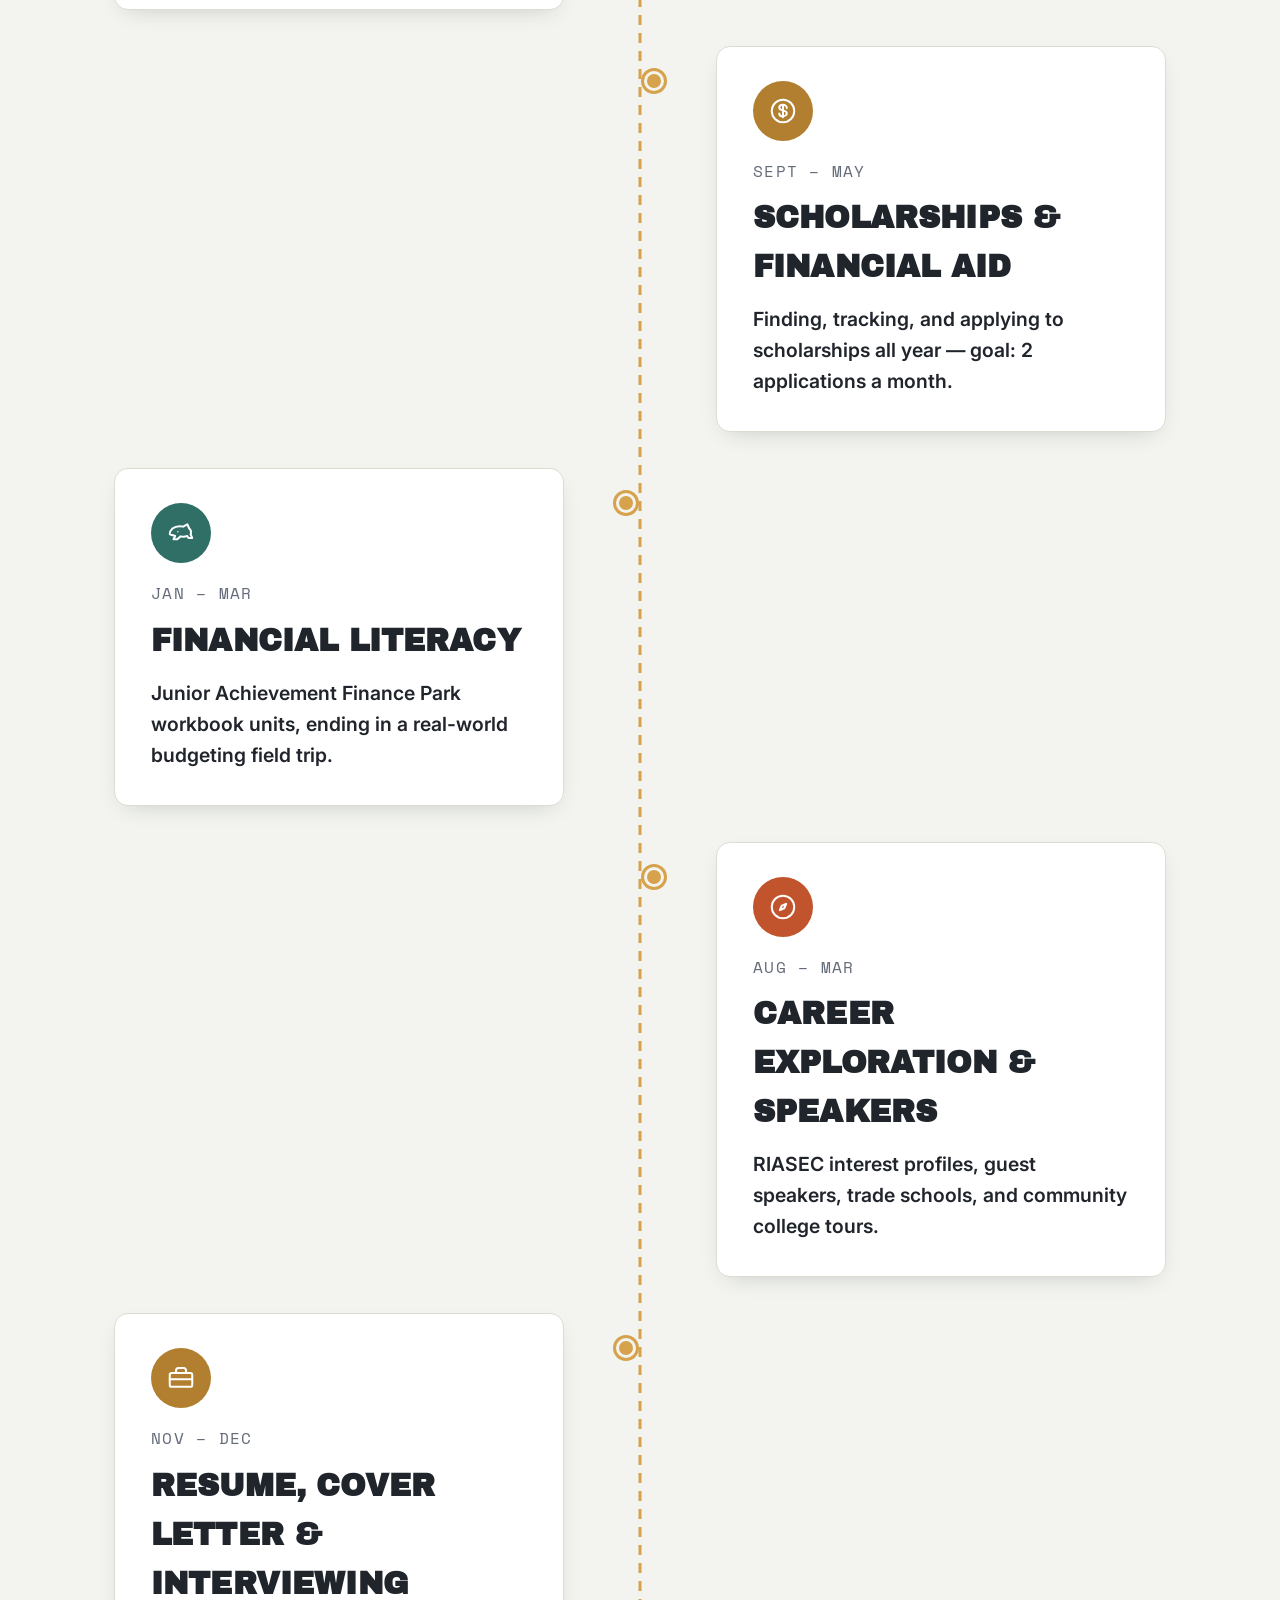
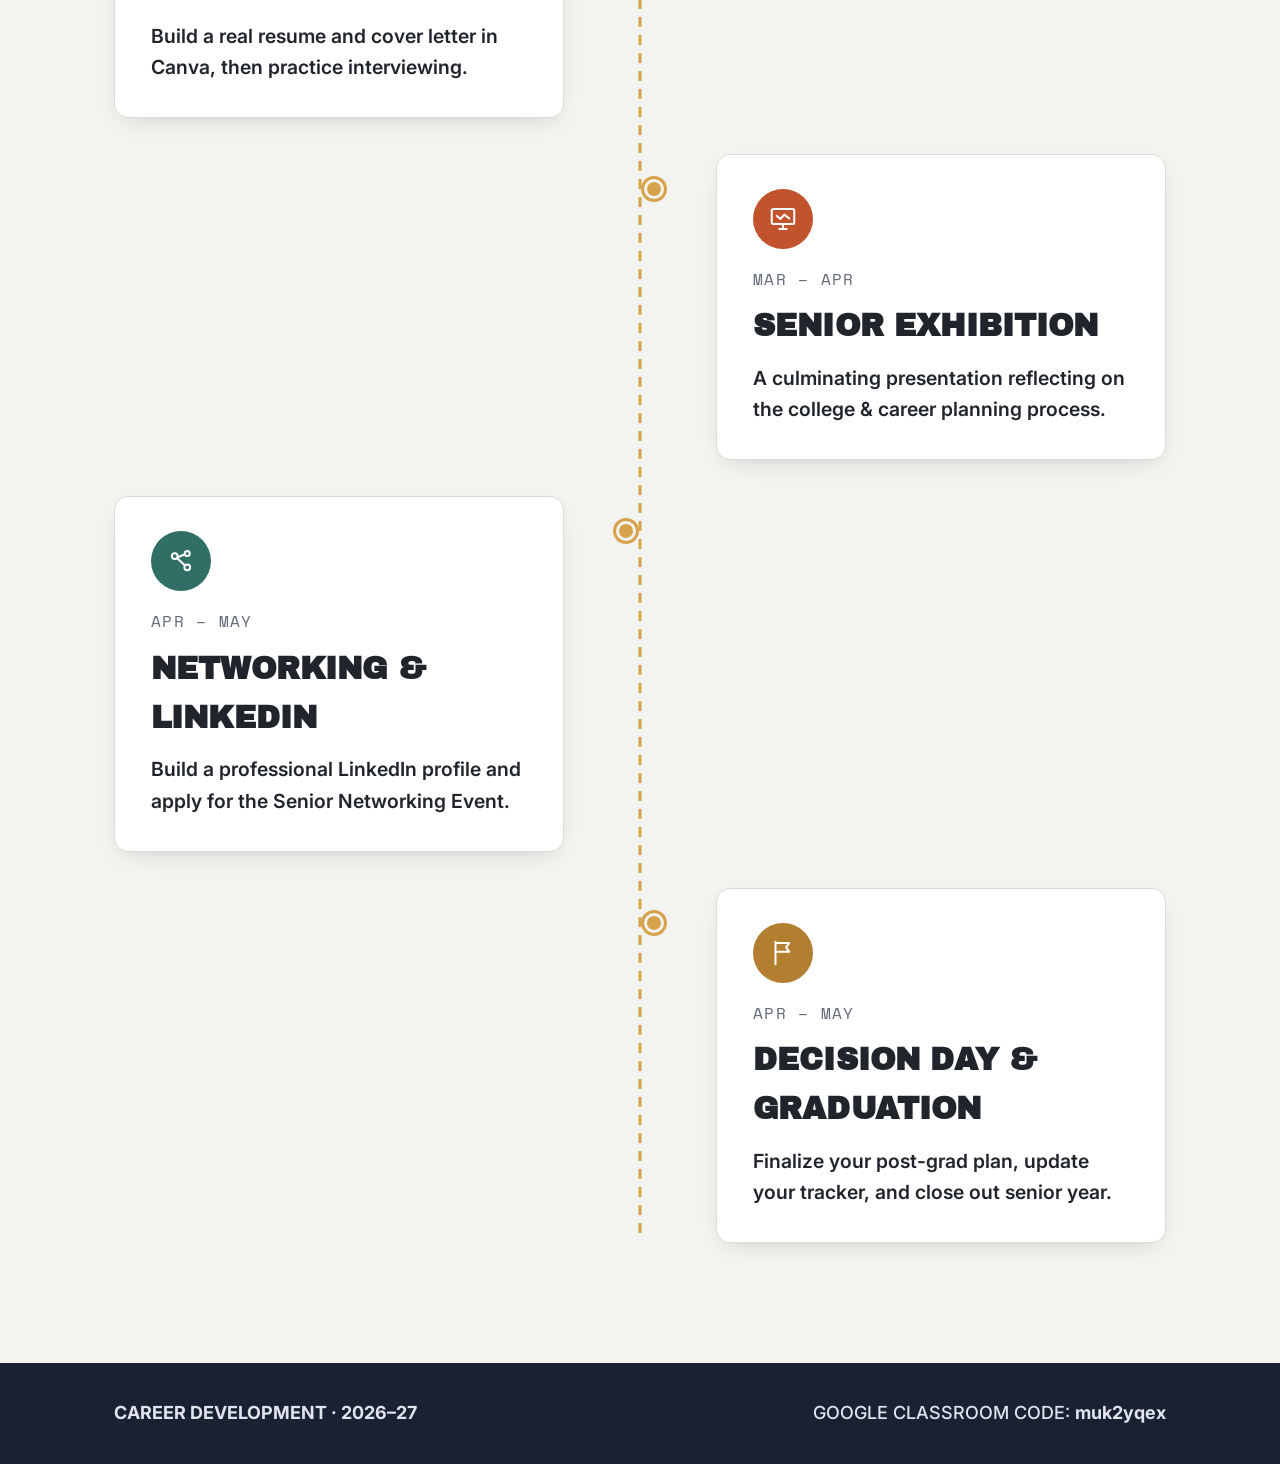
==== commit a7615706: "d Update student design, links, and social card." ====
--- a/index.html
+++ b/index.html
@@ -3,9 +3,23 @@
 <head>
 <meta charset="UTF-8">
 <meta name="viewport" content="width=device-width, initial-scale=1.0">
-<title>Career Development — Senior Year Roadmap</title>
+<title>CAREER DEVELOPMENT — CLASS OF 2027</title>
+<meta name="description" content="Career Development resources, key dates, and senior-year roadmap for the Class of 2027.">
+<link rel="canonical" href="https://wpr-creator.github.io/cd/">
+<meta property="og:type" content="website">
+<meta property="og:url" content="https://wpr-creator.github.io/cd/">
+<meta property="og:title" content="CAREER DEVELOPMENT — CLASS OF 2027">
+<meta property="og:description" content="College, career, and graduation resources for Mr. Rogers' Career Development students.">
+<meta property="og:image" content="https://wpr-creator.github.io/cd/assets/career-development-social-card.png">
+<meta property="og:image:width" content="1734">
+<meta property="og:image:height" content="907">
+<meta property="og:image:alt" content="Career Development — Mr. Rogers">
+<meta name="twitter:card" content="summary_large_image">
+<meta name="twitter:title" content="CAREER DEVELOPMENT — CLASS OF 2027">
+<meta name="twitter:description" content="College, career, and graduation resources for Mr. Rogers' Career Development students.">
+<meta name="twitter:image" content="https://wpr-creator.github.io/cd/assets/career-development-social-card.png">
 <link rel="preconnect" href="https://fonts.googleapis.com">
-<link href="https://fonts.googleapis.com/css2?family=Fraunces:wght@500;600&family=Inter:wght@400;500;600&family=Space+Mono:wght@400;700&display=swap" rel="stylesheet">
+<link href="https://fonts.googleapis.com/css2?family=Archivo+Black&family=Inter:wght@500;600;700;800&family=Space+Mono:wght@700&display=swap" rel="stylesheet">
 <link rel="stylesheet" href="styles.css">
 </head>
 <body>
@@ -14,8 +28,14 @@
 
 <header class="hero">
   <div class="container">
-    <h1>Everything you need to navigate senior year, in one place.</h1>
-    <p>College applications, scholarships, financial literacy, career exploration, and graduation — organized into one roadmap, so you always know what's next.</p>
+    <div class="hero-kicker">MR. ROGERS</div>
+    <h1>CAREER DEVELOPMENT</h1>
+    <div class="hero-class">CLASS OF 2027</div>
+    <p>YOUR ROADMAP FOR COLLEGE, CAREER, AND GRADUATION.</p>
+    <div class="hero-actions">
+      <a class="btn" href="timeline.html">VIEW THE FULL TIMELINE</a>
+      <a class="btn btn-outline" href="https://docs.google.com/document/d/1goF1AmmSkFIenljsjKo__UUzKp0qB4KsWMSyfSkTdwI/edit?usp=sharing" target="_blank" rel="noopener">OPEN THE SYLLABUS</a>
+    </div>
   </div>
 </header>
 
@@ -24,8 +44,8 @@
     <div class="this-week" id="this-week"></div>
   </section>
   <section class="roadmap">
-    <h2 class="roadmap-title">Your roadmap</h2>
-    <p class="roadmap-sub">Each stop covers one part of senior year — tap a card for resources and key dates. Want everything in date order instead? See the <a href="timeline.html" style="color:var(--teal);font-weight:600;">full timeline</a>.</p>
+    <h2 class="roadmap-title">YOUR ROADMAP</h2>
+    <p class="roadmap-sub">Choose a section for resources and key dates. For assignments, announcements, and submissions, use Google Classroom.</p>
     <div class="roadmap-track" id="roadmap-track"></div>
   </section>
 </main>
--- a/styles.css
+++ b/styles.css
@@ -14,19 +14,20 @@
   --line:#DEDCD2;
   --shadow: 0 8px 24px -12px rgba(24,34,51,0.25);
   --radius: 14px;
-  --font-display: 'Fraunces', Georgia, serif;
+  --font-display: 'Archivo Black', Impact, sans-serif;
   --font-body: 'Inter', -apple-system, BlinkMacSystemFont, sans-serif;
   --font-mono: 'Space Mono', monospace;
 }
 
 *{box-sizing:border-box;}
-html{scroll-behavior:smooth;font-size:17px;}
+html{scroll-behavior:smooth;font-size:18px;}
 body{
   margin:0;
   background:var(--paper);
   color:var(--text);
   font-family:var(--font-body);
   line-height:1.6;
+  font-weight:500;
   -webkit-font-smoothing:antialiased;
 }
 img{max-width:100%;}
@@ -40,17 +41,17 @@
   color:#fff;
   border-bottom:3px solid var(--gold);
 }
-.nav .container{display:flex;align-items:center;justify-content:space-between;height:68px;}
-.nav-brand{font-family:var(--font-display);font-size:1.3rem;font-weight:600;text-decoration:none;color:#fff;letter-spacing:.03em;text-transform:uppercase;}
+.nav .container{display:flex;align-items:center;justify-content:space-between;min-height:76px;}
+.nav-brand{font-family:var(--font-display);font-size:1.25rem;text-decoration:none;color:#fff;letter-spacing:.02em;text-transform:uppercase;}
 .nav-links{display:flex;gap:26px;list-style:none;margin:0;padding:0;align-items:center;}
-.nav-links a{display:flex;align-items:center;gap:7px;font-size:.85rem;text-decoration:none;color:#D9DCE6;font-weight:600;text-transform:uppercase;letter-spacing:.04em;transition:color .15s;}
+.nav-links a{display:flex;align-items:center;gap:7px;font-size:.92rem;text-decoration:none;color:#F3F4F7;font-weight:800;text-transform:uppercase;letter-spacing:.035em;transition:color .15s;}
 .nav-links a:hover, .nav-links a.active{color:var(--gold);}
 .nav-icon{width:17px;height:17px;display:inline-flex;}
 .nav-icon svg{width:100%;height:100%;}
 .nav-toggle{display:none;background:none;border:none;color:#fff;font-size:1.5rem;cursor:pointer;}
 
 @media(max-width:760px){
-  .nav-links{position:fixed;top:68px;left:0;right:0;background:var(--ink);flex-direction:column;gap:0;
+  .nav-links{position:fixed;top:76px;left:0;right:0;background:var(--ink);flex-direction:column;gap:0;
     max-height:0;overflow:hidden;transition:max-height .25s ease;}
   .nav-links.open{max-height:400px;}
   .nav-links li{border-top:1px solid rgba(255,255,255,.08);}
@@ -69,7 +70,6 @@
 .hero h1{
   font-family:var(--font-display);
   font-size:clamp(2.4rem,5.5vw,3.8rem);
-  font-weight:600;
   margin:0 0 20px;
   max-width:820px;
   line-height:1.08;
@@ -77,16 +77,20 @@
   letter-spacing:.01em;
 }
 .hero p{
-  font-size:1.18rem;color:#C9CDDA;max-width:600px;margin:0;
-}
+  font-size:1.25rem;color:#F0F2F7;max-width:680px;margin:0;font-weight:600;
+}
+.hero-kicker{font-family:var(--font-mono);font-size:.88rem;color:var(--gold);letter-spacing:.09em;margin-bottom:18px;}
+.hero-class{font-family:var(--font-display);font-size:clamp(1.45rem,3vw,2.15rem);color:var(--gold);letter-spacing:.03em;margin:-8px 0 20px;text-transform:uppercase;}
+.hero-actions{display:flex;gap:14px;flex-wrap:wrap;margin-top:32px;}
+.btn-outline{background:transparent!important;color:#fff!important;border:2px solid #fff;}
 
 /* ====================== ROADMAP (signature element) ====================== */
 .roadmap{position:relative;padding:56px 0 24px;}
 .roadmap-title{
-  font-family:var(--font-display);font-size:1.9rem;margin:0 0 8px;color:var(--ink);
+  font-family:var(--font-display);font-size:2.1rem;margin:0 0 8px;color:var(--ink);
   text-transform:uppercase;letter-spacing:.01em;
 }
-.roadmap-sub{color:var(--muted);margin:0 0 44px;max-width:620px;font-size:1.02rem;}
+.roadmap-sub{color:var(--text);margin:0 0 44px;max-width:760px;font-size:1.12rem;font-weight:600;}
 .roadmap-track{position:relative;}
 .roadmap-track::before{
   content:"";position:absolute;left:24px;top:8px;bottom:8px;width:3px;
@@ -134,9 +138,9 @@
   background:var(--paper);color:#fff;margin-bottom:18px;
 }
 .stop-icon svg{width:30px;height:30px;}
-.stop-season{font-family:var(--font-mono);font-size:.8rem;color:var(--muted);text-transform:uppercase;letter-spacing:.08em;}
-.stop h3{font-family:var(--font-display);font-size:1.65rem;margin:10px 0 12px;text-transform:uppercase;letter-spacing:.005em;}
-.stop p{margin:0;color:var(--muted);font-size:1.08rem;}
+.stop-season{font-family:var(--font-mono);font-size:.88rem;color:var(--muted);text-transform:uppercase;letter-spacing:.08em;}
+.stop h3{font-family:var(--font-display);font-size:1.7rem;margin:10px 0 12px;text-transform:uppercase;letter-spacing:.005em;}
+.stop p{margin:0;color:var(--text);font-size:1.08rem;font-weight:600;}
 
 /* accent tag colors */
 .tag-teal,.accent-teal{background:var(--teal);}
@@ -153,7 +157,7 @@
 .unit-header.bg-coral{background:linear-gradient(135deg,#7E3318,var(--coral));}
 .unit-header .eyebrow{font-family:var(--font-mono);font-size:.85rem;opacity:.85;text-transform:uppercase;letter-spacing:.1em;margin-top:18px;}
 .unit-header h1{font-family:var(--font-display);font-size:clamp(2.1rem,4.5vw,3rem);margin:10px 0 14px;text-transform:uppercase;letter-spacing:.01em;}
-.unit-header p{max-width:640px;opacity:.94;margin:0;font-size:1.08rem;}
+.unit-header p{max-width:720px;opacity:1;margin:0;font-size:1.18rem;font-weight:600;}
 .unit-icon{
   display:inline-flex;align-items:center;justify-content:center;
   width:60px;height:60px;border-radius:50%;background:rgba(255,255,255,.16);
@@ -163,50 +167,51 @@
 .back-link:hover{opacity:1;}
 
 .section{padding:48px 0;}
-.section h2{font-family:var(--font-display);font-size:1.6rem;margin:0 0 24px;text-transform:uppercase;letter-spacing:.01em;}
-
-.resource-grid{display:grid;grid-template-columns:repeat(auto-fill,minmax(290px,1fr));gap:18px;}
+.section h2{font-family:var(--font-display);font-size:1.85rem;margin:0 0 24px;text-transform:uppercase;letter-spacing:.01em;}
+
+.resource-grid{display:grid;grid-template-columns:repeat(auto-fill,minmax(340px,1fr));gap:22px;}
 .resource-card{
   background:var(--paper-raised);border:1px solid var(--line);border-radius:var(--radius);
-  padding:24px 26px;text-decoration:none;color:var(--text);display:block;
+  padding:30px 32px;text-decoration:none;color:var(--text);display:block;
   transition:transform .15s,box-shadow .15s;
 }
 .resource-card:hover{transform:translateY(-2px);box-shadow:var(--shadow);}
-.resource-card h4{margin:0 0 8px;font-size:1.15rem;text-transform:uppercase;letter-spacing:.01em;font-family:var(--font-display);font-weight:600;}
-.resource-card span{font-size:.95rem;color:var(--muted);}
+.resource-card h4{margin:0 0 10px;font-size:1.2rem;text-transform:uppercase;letter-spacing:.01em;font-family:var(--font-display);}
+.resource-card span{font-size:1.02rem;color:var(--text);font-weight:600;}
 .resource-card .arrow{float:right;color:var(--gold-dark);font-size:1.1rem;}
 
 .milestone-list{list-style:none;margin:0;padding:0;border-top:1px solid var(--line);}
 .milestone-list li{
   display:flex;gap:18px;align-items:baseline;padding:18px 0;border-bottom:1px solid var(--line);
 }
-.milestone-date{font-family:var(--font-mono);font-size:.9rem;color:var(--muted);min-width:100px;}
-.milestone-label{font-size:1.1rem;}
+.milestone-date{font-family:var(--font-mono);font-size:.95rem;color:var(--muted);min-width:110px;}
+.milestone-label{font-size:1.12rem;font-weight:700;}
 
 /* ====================== TIMELINE PAGE ====================== */
 .timeline-controls{display:flex;gap:10px;margin-bottom:30px;flex-wrap:wrap;}
 .chip{
-  font-family:var(--font-mono);font-size:.78rem;padding:7px 14px;border-radius:20px;
+  font-family:var(--font-mono);font-size:.92rem;padding:10px 16px;border-radius:6px;
   border:1px solid var(--line);background:var(--paper-raised);cursor:pointer;color:var(--text);
 }
 .chip.active{background:var(--ink);color:#fff;border-color:var(--ink);}
 
-.tl-month{margin:34px 0 14px;font-family:var(--font-display);font-size:1.3rem;color:var(--ink);
-  border-bottom:2px solid var(--gold);padding-bottom:8px;}
+.tl-month{margin:34px 0 14px;font-family:var(--font-display);font-size:1.45rem;color:var(--ink);
+  border-bottom:2px solid var(--gold);padding-bottom:8px;text-transform:uppercase;}
 .tl-item{display:flex;gap:16px;padding:12px 0;border-bottom:1px dashed var(--line);align-items:baseline;}
-.tl-date{font-family:var(--font-mono);font-size:.8rem;color:var(--muted);min-width:64px;}
+.tl-date{font-family:var(--font-mono);font-size:.92rem;color:var(--muted);min-width:72px;}
 .tl-dot{width:9px;height:9px;border-radius:50%;flex:none;margin-top:5px;}
 .tl-text{flex:1;}
-.tl-unit{font-size:.78rem;color:var(--muted);}
+.tl-unit{font-size:.92rem;color:var(--muted);font-weight:700;text-transform:uppercase;}
 
 /* ====================== FOOTER ====================== */
-footer{background:var(--ink);color:#9aa1b5;padding:36px 0;margin-top:60px;font-size:.85rem;}
+footer{background:var(--ink);color:#E1E4EC;padding:36px 0;margin-top:60px;font-size:1rem;}
+footer .container{display:flex;justify-content:space-between;gap:18px;flex-wrap:wrap;}
 footer a{color:var(--gold);text-decoration:none;}
 
 /* ====================== MISC ====================== */
 .btn{
-  display:inline-block;background:var(--gold);color:var(--ink);font-weight:600;
-  padding:11px 22px;border-radius:30px;text-decoration:none;font-size:.92rem;
+  display:inline-block;background:var(--gold);color:var(--ink);font-weight:800;
+  padding:14px 24px;border-radius:6px;text-decoration:none;font-size:.98rem;
   transition:transform .15s;
 }
 .btn:hover{transform:translateY(-2px);}
@@ -218,14 +223,24 @@
 /* ====================== THIS WEEK WIDGET ====================== */
 .this-week{
   background:var(--ink);color:#fff;border-radius:var(--radius);
-  padding:24px 26px;margin:0 0 8px;
-}
-.this-week h2{font-family:var(--font-display);font-size:1.2rem;margin:0 0 4px;color:#fff;}
-.this-week .tw-sub{color:#9aa1b5;font-size:.85rem;margin-bottom:16px;}
+  padding:32px 36px;margin:0 0 8px;
+}
+.this-week h2{font-family:var(--font-display);font-size:1.55rem;margin:0 0 4px;color:#fff;}
+.this-week .tw-sub{color:#D0D4DF;font-size:.95rem;margin-bottom:16px;font-weight:700;}
 .tw-item{display:flex;gap:14px;align-items:baseline;padding:10px 0;border-top:1px solid rgba(255,255,255,.12);}
 .tw-item:first-of-type{border-top:none;}
-.tw-date{font-family:var(--font-mono);font-size:.8rem;color:var(--gold);min-width:60px;}
-.tw-empty{color:#9aa1b5;font-size:.92rem;}
+.tw-date{font-family:var(--font-mono);font-size:.9rem;color:var(--gold);min-width:70px;}
+.tw-unit{color:#D0D4DF;font-size:.92rem;font-weight:700;text-transform:uppercase;}
+.tw-empty{color:#F0F2F7;font-size:1.02rem;font-weight:700;}
+
+@media(max-width:520px){
+  .container{padding:0 18px;}
+  .hero{padding:64px 0 56px;}
+  .stop{margin-left:52px;padding:28px 24px;}
+  .stop::before{left:-52px;}
+  .resource-grid{grid-template-columns:1fr;}
+  .milestone-list li{align-items:flex-start;flex-direction:column;gap:4px;}
+}
 
 /* ====================== DEV PANEL ====================== */
 #dev-overlay{position:fixed;inset:0;background:rgba(10,14,22,.55);z-index:200;}
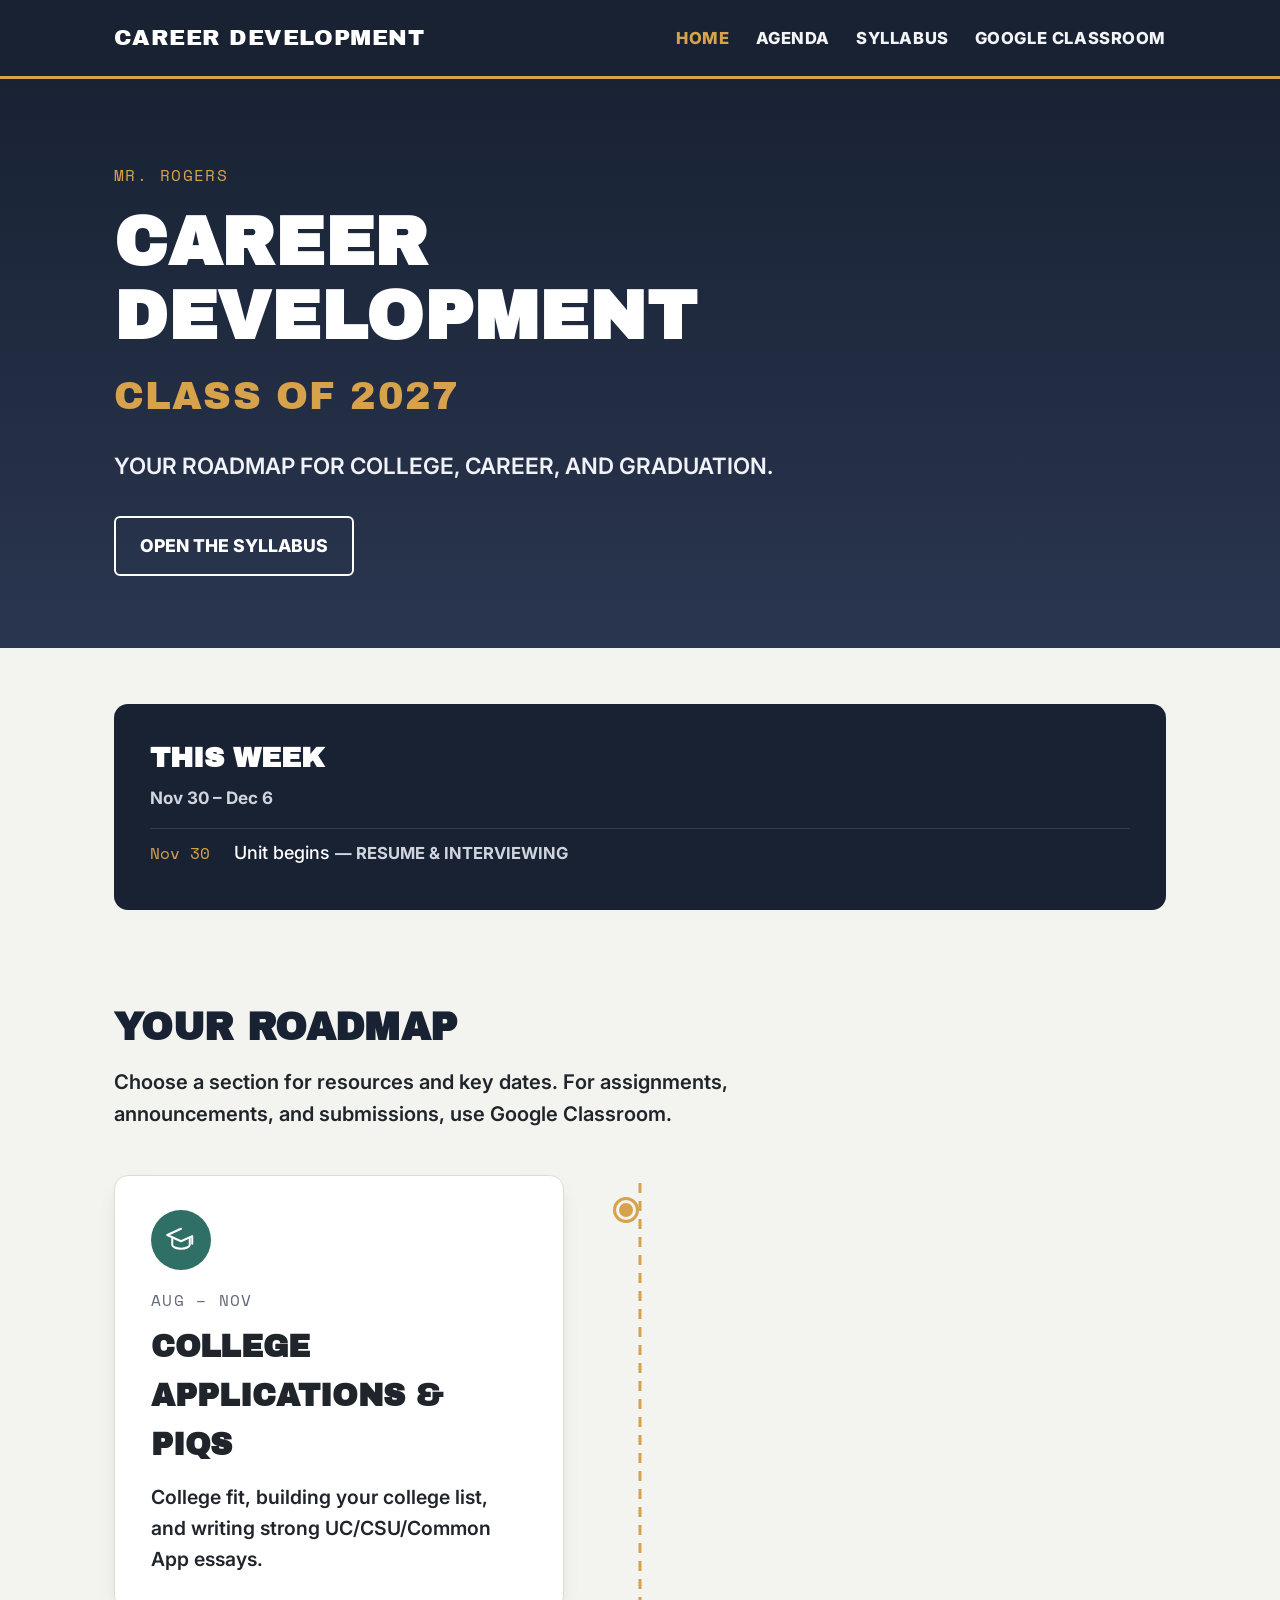
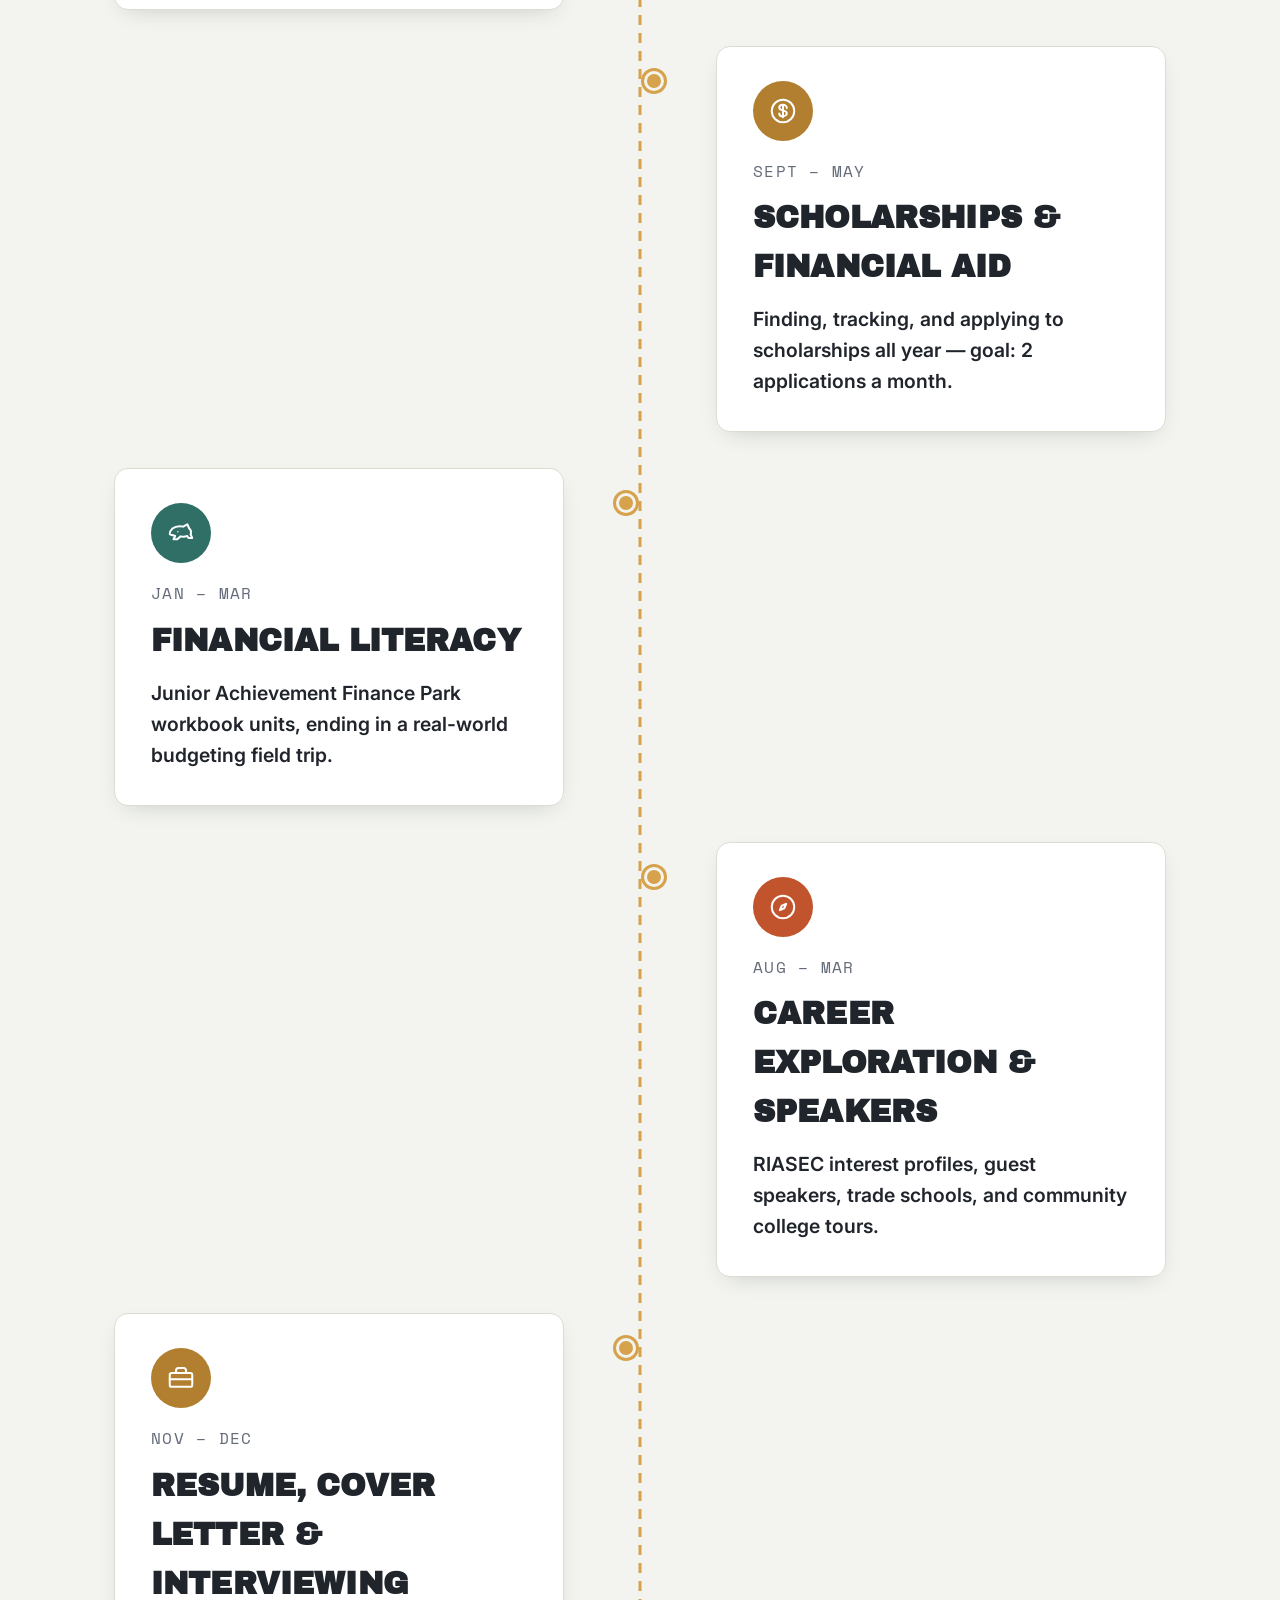
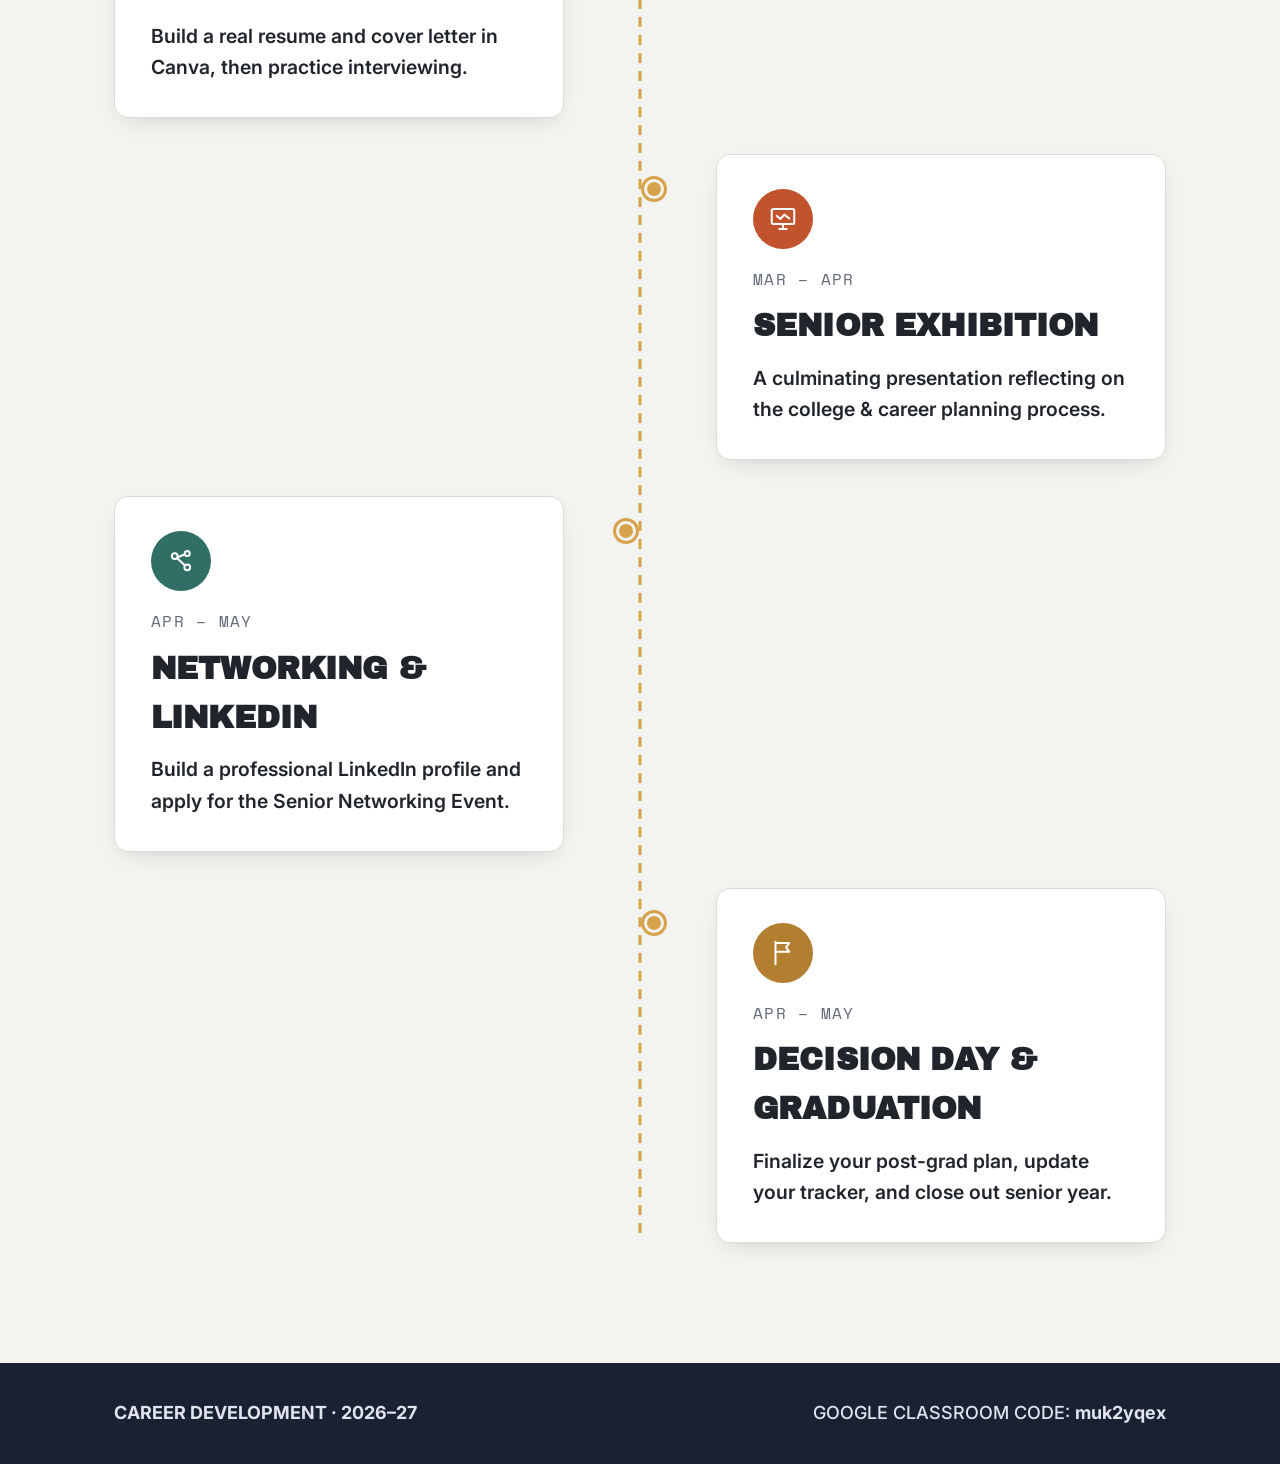
==== commit 71f0136b: "Update index.html" ====
--- a/index.html
+++ b/index.html
@@ -33,7 +33,6 @@
     <div class="hero-class">CLASS OF 2027</div>
     <p>YOUR ROADMAP FOR COLLEGE, CAREER, AND GRADUATION.</p>
     <div class="hero-actions">
-      <a class="btn" href="timeline.html">VIEW THE FULL TIMELINE</a>
       <a class="btn btn-outline" href="https://docs.google.com/document/d/1goF1AmmSkFIenljsjKo__UUzKp0qB4KsWMSyfSkTdwI/edit?usp=sharing" target="_blank" rel="noopener">OPEN THE SYLLABUS</a>
     </div>
   </div>
--- a/styles.css
+++ b/styles.css
@@ -176,6 +176,7 @@
   transition:transform .15s,box-shadow .15s;
 }
 .resource-card:hover{transform:translateY(-2px);box-shadow:var(--shadow);}
+.resource-card-static:hover{transform:none;box-shadow:none;}
 .resource-card h4{margin:0 0 10px;font-size:1.2rem;text-transform:uppercase;letter-spacing:.01em;font-family:var(--font-display);}
 .resource-card span{font-size:1.02rem;color:var(--text);font-weight:600;}
 .resource-card .arrow{float:right;color:var(--gold-dark);font-size:1.1rem;}
@@ -186,6 +187,9 @@
 }
 .milestone-date{font-family:var(--font-mono);font-size:.95rem;color:var(--muted);min-width:110px;}
 .milestone-label{font-size:1.12rem;font-weight:700;}
+.milestone-label a,.date-link{color:var(--teal-dark);text-decoration-thickness:2px;text-underline-offset:3px;}
+.milestone-label a:hover,.date-link:hover{color:var(--coral);}
+.date-link-light{color:#fff;}
 
 /* ====================== TIMELINE PAGE ====================== */
 .timeline-controls{display:flex;gap:10px;margin-bottom:30px;flex-wrap:wrap;}
@@ -240,6 +244,52 @@
   .stop::before{left:-52px;}
   .resource-grid{grid-template-columns:1fr;}
   .milestone-list li{align-items:flex-start;flex-direction:column;gap:4px;}
+}
+
+/* ====================== AGENDA PAGE ====================== */
+.agenda-page{padding:54px 0 20px;}
+.agenda-heading{display:flex;justify-content:space-between;align-items:end;gap:24px;margin-bottom:28px;}
+.agenda-heading h1{font-family:var(--font-display);font-size:clamp(2.5rem,6vw,5rem);line-height:.95;margin:0;color:var(--ink);text-transform:uppercase;}
+.agenda-heading p{margin:12px 0 0;font-size:1.12rem;font-weight:700;color:var(--muted);}
+.agenda-board{display:grid;grid-template-columns:minmax(0,1fr) minmax(260px,340px);background:#fff;border:1px solid var(--line);border-radius:var(--radius);overflow:hidden;box-shadow:var(--shadow);}
+.agenda-content{padding:clamp(32px,6vw,64px);min-height:430px;}
+.agenda-label{font-family:var(--font-mono);font-size:.9rem;color:var(--teal);letter-spacing:.09em;text-transform:uppercase;margin:0 0 18px;}
+.agenda-content h2{font-family:var(--font-display);font-size:clamp(2rem,4vw,3.3rem);line-height:1.05;margin:0 0 24px;color:var(--ink);text-transform:uppercase;}
+.agenda-notes{font-size:clamp(1.18rem,2vw,1.45rem);font-weight:650;line-height:1.65;white-space:pre-wrap;max-width:720px;}
+.agenda-notes.empty{color:var(--muted);font-style:italic;}
+.agenda-date-panel{background:var(--ink);color:#fff;padding:40px 32px;display:flex;flex-direction:column;justify-content:space-between;border-left:8px solid var(--gold);}
+.agenda-weekday{font-family:var(--font-display);font-size:1.45rem;color:var(--gold);letter-spacing:.03em;margin:0 0 8px;text-transform:uppercase;}
+.agenda-date{display:block;font-family:var(--font-display);font-size:clamp(2.4rem,4vw,4rem);line-height:1;text-transform:uppercase;}
+.agenda-nav-buttons{display:grid;grid-template-columns:1fr 1fr;gap:10px;margin-top:36px;}
+.agenda-nav-buttons button{min-height:50px;border:2px solid var(--gold);background:transparent;color:#fff;font:800 .9rem var(--font-body);cursor:pointer;}
+.agenda-nav-buttons button:hover{background:var(--gold);color:var(--ink);}
+.agenda-picker{margin:24px 0 0;display:grid;gap:8px;}
+.agenda-picker label{font-family:var(--font-mono);font-size:.78rem;color:#D0D4DF;letter-spacing:.05em;}
+.agenda-picker select{width:100%;min-height:48px;padding:8px 10px;border:0;background:#fff;color:var(--ink);font:700 .92rem var(--font-body);}
+
+.admin-overlay{position:fixed;inset:0;background:rgba(10,14,22,.72);z-index:300;display:grid;place-items:center;padding:20px;}
+.admin-overlay[hidden]{display:none;}
+.admin-panel{width:min(720px,100%);max-height:92vh;overflow:auto;background:var(--paper);border-top:10px solid var(--gold);box-shadow:0 24px 80px rgba(0,0,0,.45);}
+.admin-header{background:var(--ink);color:#fff;padding:24px 28px;display:flex;justify-content:space-between;align-items:start;gap:20px;}
+.admin-header h2{font-family:var(--font-display);font-size:1.7rem;margin:0;text-transform:uppercase;}
+.admin-close{border:0;background:none;color:#fff;font-size:2rem;cursor:pointer;line-height:1;}
+.admin-body{padding:28px;display:grid;gap:18px;}
+.admin-body label{display:grid;gap:7px;font-size:.8rem;font-weight:800;letter-spacing:.05em;color:var(--ink);text-transform:uppercase;}
+.admin-body input,.admin-body select,.admin-body textarea{width:100%;padding:12px;border:2px solid var(--line);background:#fff;color:var(--text);font:600 1rem var(--font-body);}
+.admin-body textarea{min-height:150px;resize:vertical;line-height:1.5;}
+.admin-note{margin:0;color:var(--muted);font-size:.9rem;font-weight:600;}
+.admin-token-row{display:grid;grid-template-columns:1fr auto auto;gap:9px;align-items:end;}
+.admin-token-row button,.admin-actions button{min-height:48px;padding:10px 14px;border:2px solid var(--ink);background:#fff;color:var(--ink);font:800 .82rem var(--font-body);cursor:pointer;text-transform:uppercase;}
+.admin-actions{display:flex;gap:10px;flex-wrap:wrap;padding-top:8px;}
+.admin-actions .primary{background:var(--gold);}
+.admin-actions button:disabled,.admin-token-row button:disabled{opacity:.45;cursor:not-allowed;}
+.admin-status{min-height:1.5em;margin:0;font-weight:800;color:var(--teal-dark);}
+.admin-help{color:var(--teal-dark);font-weight:800;}
+@media(max-width:760px){
+  .agenda-heading{align-items:start;flex-direction:column;}
+  .agenda-board{grid-template-columns:1fr;}
+  .agenda-date-panel{border-left:0;border-top:8px solid var(--gold);}
+  .admin-token-row{grid-template-columns:1fr;}
 }
 
 /* ====================== DEV PANEL ====================== */
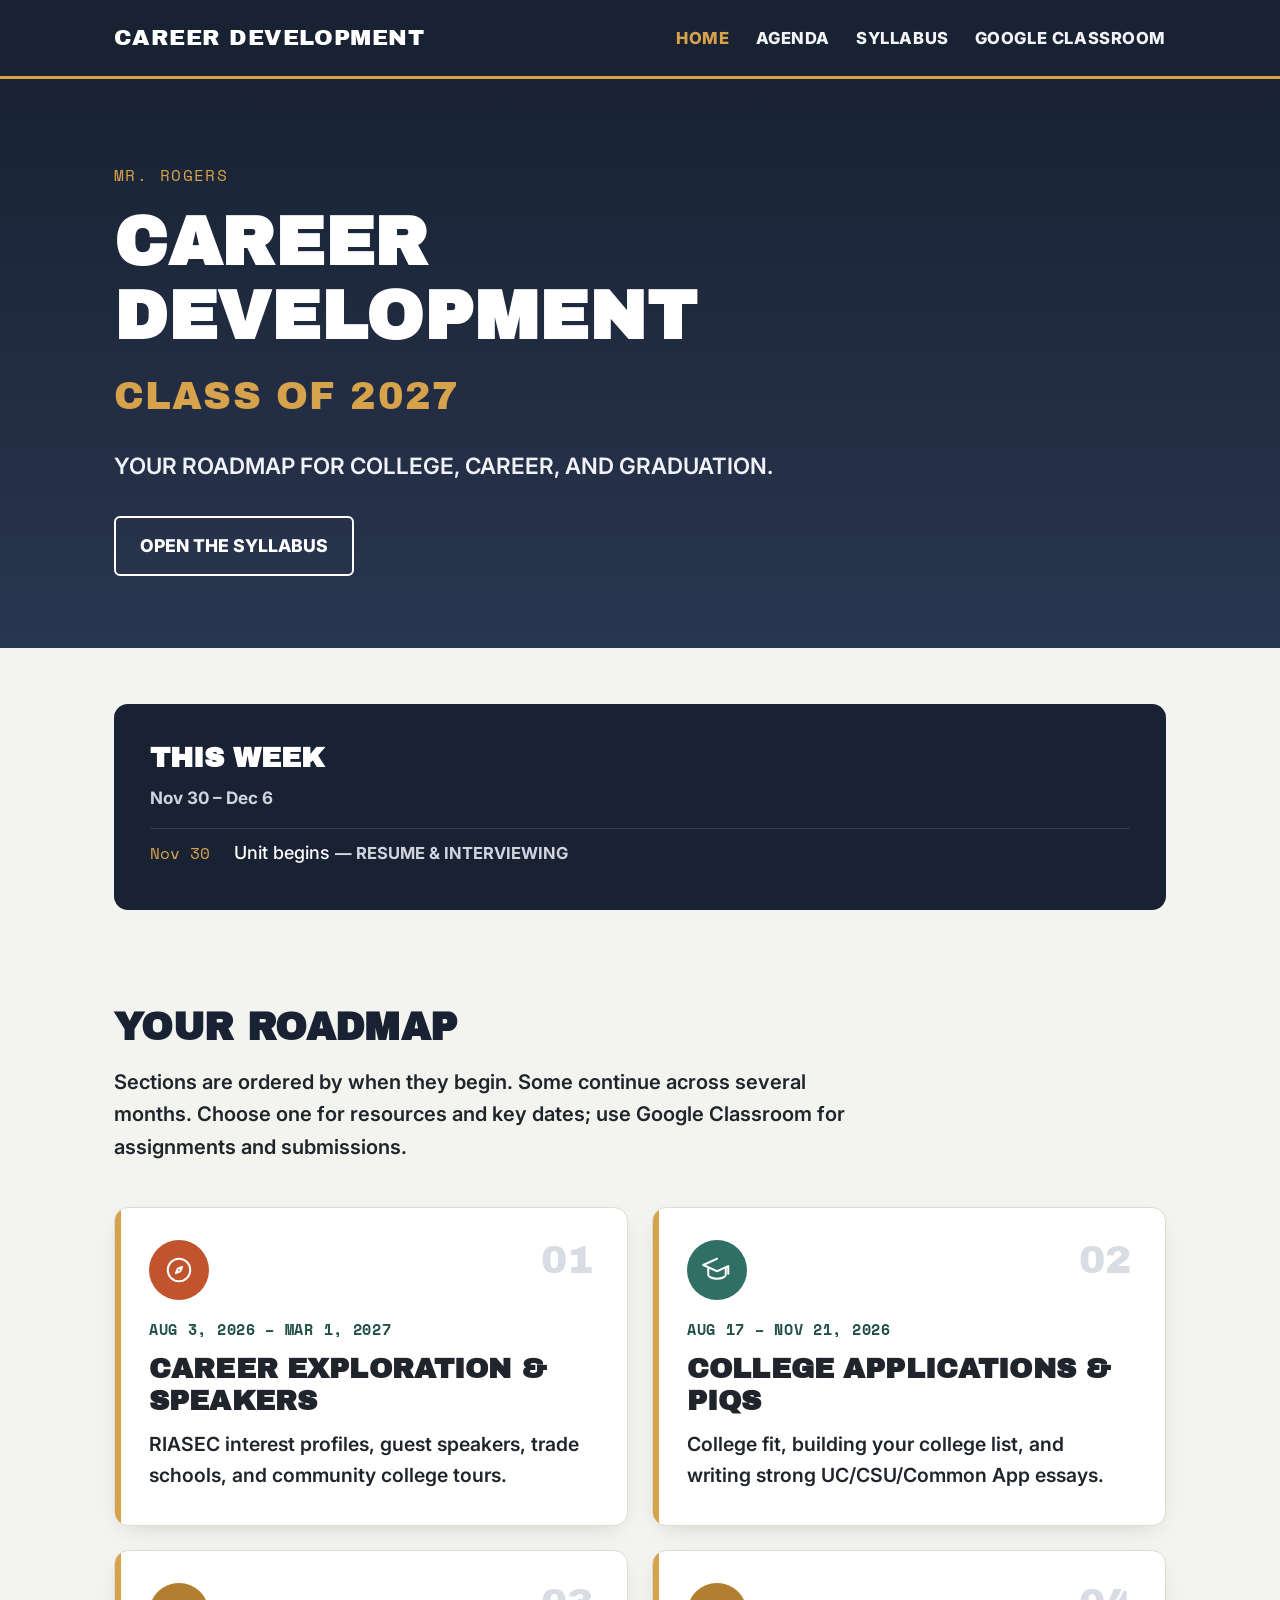
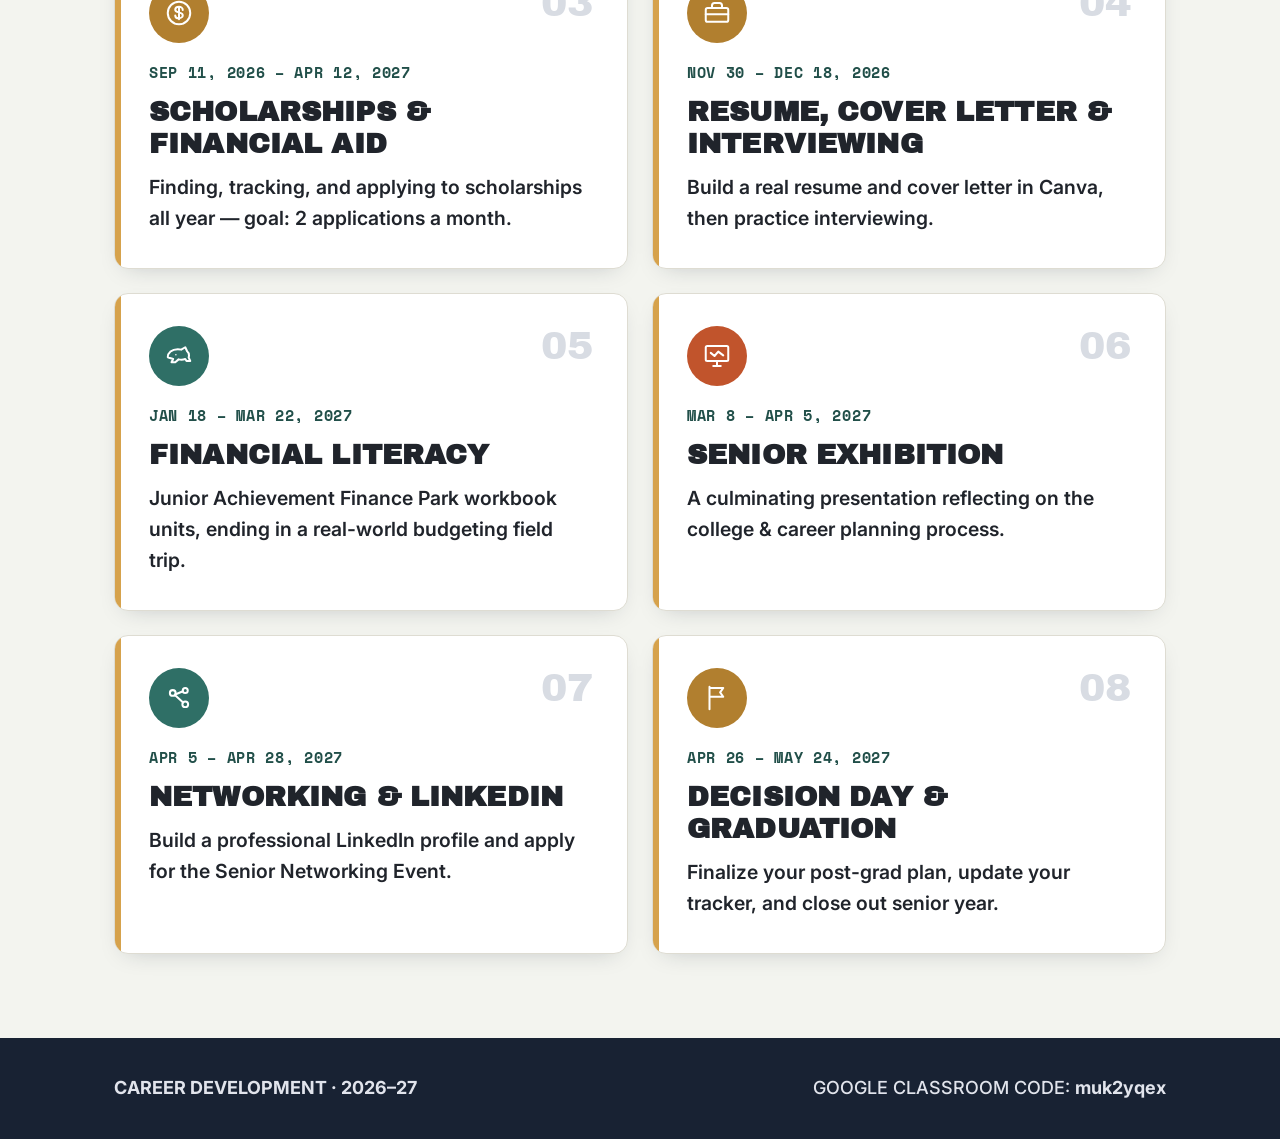
==== commit fc53bbd8: "changes" ====
--- a/index.html
+++ b/index.html
@@ -44,7 +44,7 @@
   </section>
   <section class="roadmap">
     <h2 class="roadmap-title">YOUR ROADMAP</h2>
-    <p class="roadmap-sub">Choose a section for resources and key dates. For assignments, announcements, and submissions, use Google Classroom.</p>
+    <p class="roadmap-sub">Sections are ordered by when they begin. Some continue across several months. Choose one for resources and key dates; use Google Classroom for assignments and submissions.</p>
     <div class="roadmap-track" id="roadmap-track"></div>
   </section>
 </main>
--- a/styles.css
+++ b/styles.css
@@ -91,20 +91,11 @@
   text-transform:uppercase;letter-spacing:.01em;
 }
 .roadmap-sub{color:var(--text);margin:0 0 44px;max-width:760px;font-size:1.12rem;font-weight:600;}
-.roadmap-track{position:relative;}
-.roadmap-track::before{
-  content:"";position:absolute;left:24px;top:8px;bottom:8px;width:3px;
-  background:repeating-linear-gradient(180deg,var(--gold) 0 10px, transparent 10px 18px);
-}
-@media(min-width:760px){
-  .roadmap-track::before{left:50%;transform:translateX(-1.5px);}
-}
+.roadmap-track{display:grid;grid-template-columns:repeat(2,minmax(0,1fr));gap:24px;}
 
 .stop{
   position:relative;
-  margin-left:64px;
-  margin-bottom:36px;
-  padding:34px 36px;
+  padding:32px 34px 34px;
   background:var(--paper-raised);
   border-radius:var(--radius);
   box-shadow:var(--shadow);
@@ -113,33 +104,21 @@
   display:block;
   color:var(--text);
   transition:transform .15s, box-shadow .15s;
-}
+  overflow:hidden;
+}
+.stop::after{content:"";position:absolute;inset:0 auto 0 0;width:6px;background:var(--gold);}
 .stop:hover{transform:translateY(-3px);box-shadow:0 14px 28px -14px rgba(24,34,51,.35);}
-.stop::before{
-  content:"";
-  position:absolute;left:-64px;top:24px;
-  width:14px;height:14px;border-radius:50%;
-  background:var(--gold);
-  border:3px solid var(--paper);
-  box-shadow:0 0 0 3px var(--gold);
-}
-@media(min-width:760px){
-  .stop{width:calc(50% - 76px);margin-left:0;}
-  .stop::before{left:auto;}
-  .roadmap-track .stop:nth-child(odd){margin-right:auto;}
-  .roadmap-track .stop:nth-child(odd)::before{right:-73px;left:auto;}
-  .roadmap-track .stop:nth-child(even){margin-left:auto;}
-  .roadmap-track .stop:nth-child(even)::before{left:-73px;}
-}
+.stop-topline{display:flex;align-items:flex-start;justify-content:space-between;gap:20px;margin-bottom:18px;}
 
 .stop-icon{
   display:flex;align-items:center;justify-content:center;
-  width:60px;height:60px;border-radius:50%;
-  background:var(--paper);color:#fff;margin-bottom:18px;
+  width:60px;height:60px;border-radius:50%;flex:none;
+  background:var(--paper);color:#fff;
 }
 .stop-icon svg{width:30px;height:30px;}
-.stop-season{font-family:var(--font-mono);font-size:.88rem;color:var(--muted);text-transform:uppercase;letter-spacing:.08em;}
-.stop h3{font-family:var(--font-display);font-size:1.7rem;margin:10px 0 12px;text-transform:uppercase;letter-spacing:.005em;}
+.stop-number{font-family:var(--font-display);font-size:2.2rem;line-height:1;color:#D8DCE3;}
+.stop-season{font-family:var(--font-mono);font-size:.86rem;color:var(--teal-dark);text-transform:uppercase;letter-spacing:.045em;font-weight:700;}
+.stop h3{font-family:var(--font-display);font-size:1.55rem;line-height:1.15;margin:10px 0 12px;text-transform:uppercase;letter-spacing:.005em;}
 .stop p{margin:0;color:var(--text);font-size:1.08rem;font-weight:600;}
 
 /* accent tag colors */
@@ -240,10 +219,13 @@
 @media(max-width:520px){
   .container{padding:0 18px;}
   .hero{padding:64px 0 56px;}
-  .stop{margin-left:52px;padding:28px 24px;}
-  .stop::before{left:-52px;}
+  .stop{padding:28px 26px 30px;}
   .resource-grid{grid-template-columns:1fr;}
   .milestone-list li{align-items:flex-start;flex-direction:column;gap:4px;}
+}
+
+@media(max-width:760px){
+  .roadmap-track{grid-template-columns:1fr;}
 }
 
 /* ====================== AGENDA PAGE ====================== */
